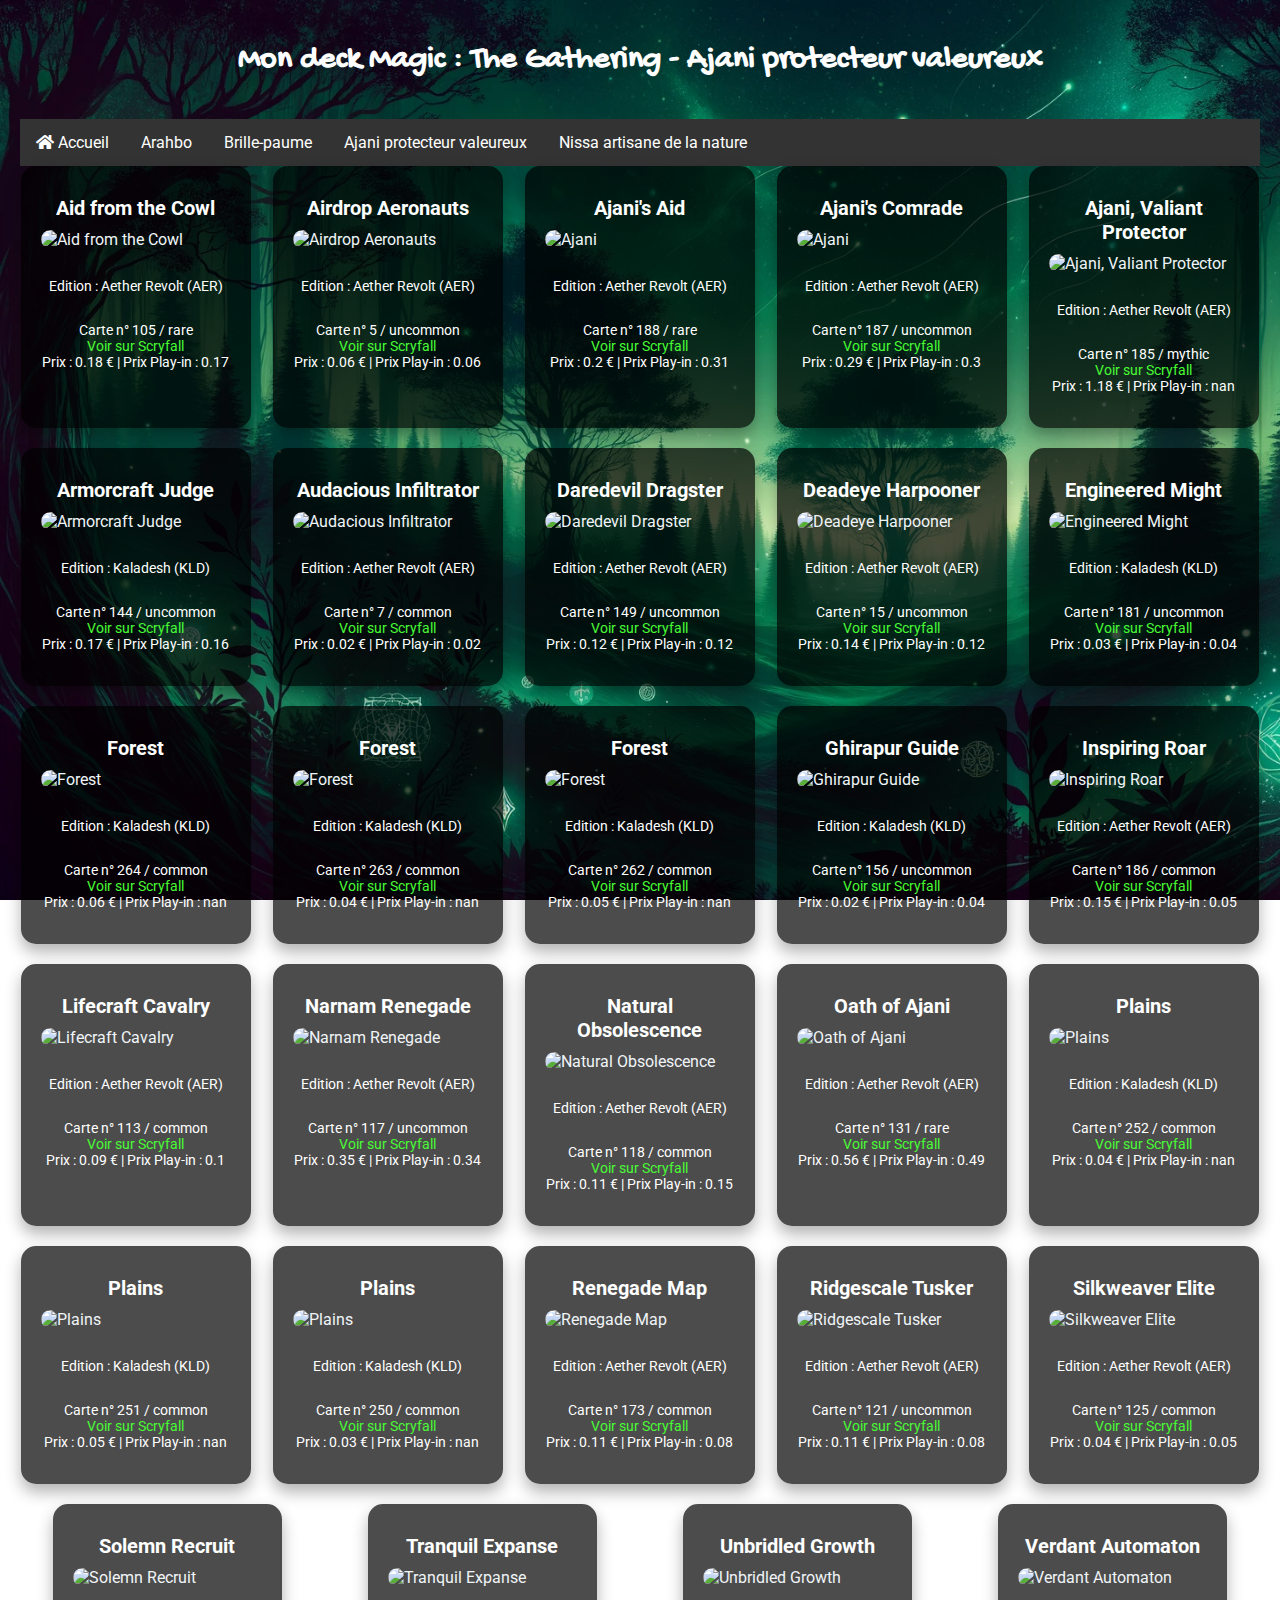
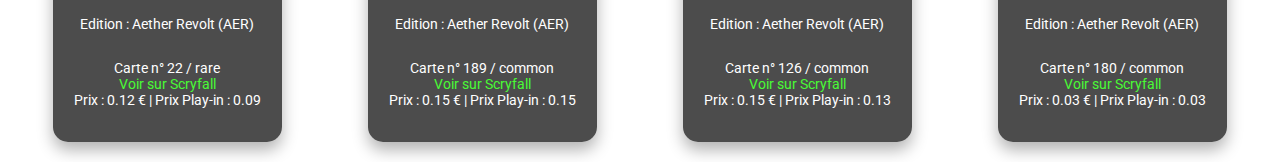
==== Ajani protecteur valeureux.html @ e101b005 "Add files via upload" ====
<!DOCTYPE html>
    <html lang="fr">
    <head>
        <meta charset="UTF-8">
        <title>Ajani protecteur valeureux - Collection Magic: The Gathering</title>
        <link href="https://fonts.googleapis.com/css2?family=Gochi+Hand&family=Roboto:wght@400;700&display=swap" rel="stylesheet">
        <link rel="stylesheet" href="style.css">
        <link rel="stylesheet" href="https://cdnjs.cloudflare.com/ajax/libs/font-awesome/5.15.1/css/all.min.css">
        <style>
            /* Votre CSS ici */
            #popup-img-container {
                display: none; /* Caché par défaut */
                position: fixed; /* Pour s'afficher par-dessus tout */
                top: 0;
                left: 0;
                width: 100%;
                height: 100%;
                background: rgba(0, 0, 0, 0.8); /* Fond sombre semi-transparent */
                z-index: 1000; /* S'assurer qu'il est au-dessus des autres éléments */
                justify-content: center;
                align-items: center;
            }
            #popup-img {
                max-width: 80%; /* Ajustez en fonction de la taille souhaitée */
                max-height: 80%;
            }
        </style>
        <script>
            function openPopup(src) {
                document.getElementById('popup-img').src = src;
                document.getElementById('popup-img-container').style.display = 'flex';
            }
            function closePopup() {
                document.getElementById('popup-img-container').style.display = 'none';
            }
        </script>
    </head>
    <body>
        <h1>Mon deck Magic : The Gathering - Ajani protecteur valeureux</h1>
        <nav><ul><li><a href="index.html"><i class="fas fa-home"></i> Accueil</a></li><li><a href="Arahbo.html">Arahbo</a></li><li><a href="Brille-Paume.html">Brille-paume</a></li><li><a href="Ajani protecteur valeureux.html">Ajani protecteur valeureux</a></li><li><a href="Nissa artisane de la nature.html">Nissa artisane de la nature</a></li></ul></nav>
        <div class="cards-container">
    
        <div class="card">
            <h2>Aid from the Cowl</h2>
            <img src='https://cards.scryfall.io/normal/front/3/2/327dbb25-833a-4293-b397-ebe7859227a5.jpg?1682209425' alt='Aid from the Cowl' onclick="openPopup('https://cards.scryfall.io/normal/front/3/2/327dbb25-833a-4293-b397-ebe7859227a5.jpg?1682209425')"/>
            <p>Edition : Aether Revolt (AER) <br>
            <p>Carte n° 105 / rare<br>
            <a href='https://scryfall.com/card/moc/290/aid-from-the-cowl?utm_source=api'>Voir sur Scryfall</a><br>
            Prix : 0.18 € | Prix Play-in : 0.17</p>
        </div>
        
        <div class="card">
            <h2>Airdrop Aeronauts</h2>
            <img src='https://cards.scryfall.io/normal/front/4/9/49827a57-cf10-4a44-a1fd-ac611da39dc9.jpg?1576381286' alt='Airdrop Aeronauts' onclick="openPopup('https://cards.scryfall.io/normal/front/4/9/49827a57-cf10-4a44-a1fd-ac611da39dc9.jpg?1576381286')"/>
            <p>Edition : Aether Revolt (AER) <br>
            <p>Carte n° 5 / uncommon<br>
            <a href='https://scryfall.com/card/aer/5/airdrop-aeronauts?utm_source=api'>Voir sur Scryfall</a><br>
            Prix : 0.06 € | Prix Play-in : 0.06</p>
        </div>
        
        <div class="card">
            <h2>Ajani's Aid</h2>
            <img src='https://cards.scryfall.io/normal/front/7/0/7026c374-0776-403b-86fd-5092677fd5c9.jpg?1562921390' alt='Ajani's Aid' onclick="openPopup('https://cards.scryfall.io/normal/front/7/0/7026c374-0776-403b-86fd-5092677fd5c9.jpg?1562921390')"/>
            <p>Edition : Aether Revolt (AER) <br>
            <p>Carte n° 188 / rare<br>
            <a href='https://scryfall.com/card/aer/188/ajanis-aid?utm_source=api'>Voir sur Scryfall</a><br>
            Prix : 0.2 € | Prix Play-in : 0.31</p>
        </div>
        
        <div class="card">
            <h2>Ajani's Comrade</h2>
            <img src='https://cards.scryfall.io/normal/front/5/b/5bebef1c-2f03-4e0a-b3ba-861546ebf8a6.jpg?1562916660' alt='Ajani's Comrade' onclick="openPopup('https://cards.scryfall.io/normal/front/5/b/5bebef1c-2f03-4e0a-b3ba-861546ebf8a6.jpg?1562916660')"/>
            <p>Edition : Aether Revolt (AER) <br>
            <p>Carte n° 187 / uncommon<br>
            <a href='https://scryfall.com/card/aer/187/ajanis-comrade?utm_source=api'>Voir sur Scryfall</a><br>
            Prix : 0.29 € | Prix Play-in : 0.3</p>
        </div>
        
        <div class="card">
            <h2>Ajani, Valiant Protector</h2>
            <img src='https://cards.scryfall.io/normal/front/7/9/791fdd9a-0ab6-4db9-84f9-859d2d862518.jpg?1562923558' alt='Ajani, Valiant Protector' onclick="openPopup('https://cards.scryfall.io/normal/front/7/9/791fdd9a-0ab6-4db9-84f9-859d2d862518.jpg?1562923558')"/>
            <p>Edition : Aether Revolt (AER) <br>
            <p>Carte n° 185 / mythic<br>
            <a href='https://scryfall.com/card/aer/185/ajani-valiant-protector?utm_source=api'>Voir sur Scryfall</a><br>
            Prix : 1.18 € | Prix Play-in : nan</p>
        </div>
        
        <div class="card">
            <h2>Armorcraft Judge</h2>
            <img src='https://cards.scryfall.io/normal/front/5/b/5b76074c-65ca-40e9-b125-4668d3431820.jpg?1689998353' alt='Armorcraft Judge' onclick="openPopup('https://cards.scryfall.io/normal/front/5/b/5b76074c-65ca-40e9-b125-4668d3431820.jpg?1689998353')"/>
            <p>Edition : Kaladesh (KLD) <br>
            <p>Carte n° 144 / uncommon<br>
            <a href='https://scryfall.com/card/cmm/273/armorcraft-judge?utm_source=api'>Voir sur Scryfall</a><br>
            Prix : 0.17 € | Prix Play-in : 0.16</p>
        </div>
        
        <div class="card">
            <h2>Audacious Infiltrator</h2>
            <img src='https://cards.scryfall.io/normal/front/3/6/36a348bb-cdc5-4e2a-933f-21f91faab891.jpg?1576381301' alt='Audacious Infiltrator' onclick="openPopup('https://cards.scryfall.io/normal/front/3/6/36a348bb-cdc5-4e2a-933f-21f91faab891.jpg?1576381301')"/>
            <p>Edition : Aether Revolt (AER) <br>
            <p>Carte n° 7 / common<br>
            <a href='https://scryfall.com/card/aer/7/audacious-infiltrator?utm_source=api'>Voir sur Scryfall</a><br>
            Prix : 0.02 € | Prix Play-in : 0.02</p>
        </div>
        
        <div class="card">
            <h2>Daredevil Dragster</h2>
            <img src='https://cards.scryfall.io/normal/front/1/9/19bbbc98-0806-4226-8fd1-16b812334cee.jpg?1576382238' alt='Daredevil Dragster' onclick="openPopup('https://cards.scryfall.io/normal/front/1/9/19bbbc98-0806-4226-8fd1-16b812334cee.jpg?1576382238')"/>
            <p>Edition : Aether Revolt (AER) <br>
            <p>Carte n° 149 / uncommon<br>
            <a href='https://scryfall.com/card/aer/149/daredevil-dragster?utm_source=api'>Voir sur Scryfall</a><br>
            Prix : 0.12 € | Prix Play-in : 0.12</p>
        </div>
        
        <div class="card">
            <h2>Deadeye Harpooner</h2>
            <img src='https://cards.scryfall.io/normal/front/a/0/a018decf-25e1-45fc-be7d-2523dcfb7a4c.jpg?1576381367' alt='Deadeye Harpooner' onclick="openPopup('https://cards.scryfall.io/normal/front/a/0/a018decf-25e1-45fc-be7d-2523dcfb7a4c.jpg?1576381367')"/>
            <p>Edition : Aether Revolt (AER) <br>
            <p>Carte n° 15 / uncommon<br>
            <a href='https://scryfall.com/card/aer/15/deadeye-harpooner?utm_source=api'>Voir sur Scryfall</a><br>
            Prix : 0.14 € | Prix Play-in : 0.12</p>
        </div>
        
        <div class="card">
            <h2>Engineered Might</h2>
            <img src='https://cards.scryfall.io/normal/front/6/7/675b5fc7-51b2-4425-b053-a5d19c1595e0.jpg?1576382826' alt='Engineered Might' onclick="openPopup('https://cards.scryfall.io/normal/front/6/7/675b5fc7-51b2-4425-b053-a5d19c1595e0.jpg?1576382826')"/>
            <p>Edition : Kaladesh (KLD) <br>
            <p>Carte n° 181 / uncommon<br>
            <a href='https://scryfall.com/card/kld/181/engineered-might?utm_source=api'>Voir sur Scryfall</a><br>
            Prix : 0.03 € | Prix Play-in : 0.04</p>
        </div>
        
        <div class="card">
            <h2>Forest</h2>
            <img src='https://cards.scryfall.io/normal/front/d/c/dc20a07e-5f92-49c2-9c97-d5eda536d3f6.jpg?1712356446' alt='Forest' onclick="openPopup('https://cards.scryfall.io/normal/front/d/c/dc20a07e-5f92-49c2-9c97-d5eda536d3f6.jpg?1712356446')"/>
            <p>Edition : Kaladesh (KLD) <br>
            <p>Carte n° 264 / common<br>
            <a href='https://scryfall.com/card/otj/285/forest?utm_source=api'>Voir sur Scryfall</a><br>
            Prix : 0.06 € | Prix Play-in : nan</p>
        </div>
        
        <div class="card">
            <h2>Forest</h2>
            <img src='https://cards.scryfall.io/normal/front/d/c/dc20a07e-5f92-49c2-9c97-d5eda536d3f6.jpg?1712356446' alt='Forest' onclick="openPopup('https://cards.scryfall.io/normal/front/d/c/dc20a07e-5f92-49c2-9c97-d5eda536d3f6.jpg?1712356446')"/>
            <p>Edition : Kaladesh (KLD) <br>
            <p>Carte n° 263 / common<br>
            <a href='https://scryfall.com/card/otj/285/forest?utm_source=api'>Voir sur Scryfall</a><br>
            Prix : 0.04 € | Prix Play-in : nan</p>
        </div>
        
        <div class="card">
            <h2>Forest</h2>
            <img src='https://cards.scryfall.io/normal/front/d/c/dc20a07e-5f92-49c2-9c97-d5eda536d3f6.jpg?1712356446' alt='Forest' onclick="openPopup('https://cards.scryfall.io/normal/front/d/c/dc20a07e-5f92-49c2-9c97-d5eda536d3f6.jpg?1712356446')"/>
            <p>Edition : Kaladesh (KLD) <br>
            <p>Carte n° 262 / common<br>
            <a href='https://scryfall.com/card/otj/285/forest?utm_source=api'>Voir sur Scryfall</a><br>
            Prix : 0.05 € | Prix Play-in : nan</p>
        </div>
        
        <div class="card">
            <h2>Ghirapur Guide</h2>
            <img src='https://cards.scryfall.io/normal/front/2/3/23680a1a-7c8d-4ea0-a62c-a302f07b6ed5.jpg?1601079617' alt='Ghirapur Guide' onclick="openPopup('https://cards.scryfall.io/normal/front/2/3/23680a1a-7c8d-4ea0-a62c-a302f07b6ed5.jpg?1601079617')"/>
            <p>Edition : Kaladesh (KLD) <br>
            <p>Carte n° 156 / uncommon<br>
            <a href='https://scryfall.com/card/jmp/400/ghirapur-guide?utm_source=api'>Voir sur Scryfall</a><br>
            Prix : 0.02 € | Prix Play-in : 0.04</p>
        </div>
        
        <div class="card">
            <h2>Inspiring Roar</h2>
            <img src='https://cards.scryfall.io/normal/front/1/2/1287d422-d6b0-43eb-8e89-3d6a0201100d.jpg?1608908793' alt='Inspiring Roar' onclick="openPopup('https://cards.scryfall.io/normal/front/1/2/1287d422-d6b0-43eb-8e89-3d6a0201100d.jpg?1608908793')"/>
            <p>Edition : Aether Revolt (AER) <br>
            <p>Carte n° 186 / common<br>
            <a href='https://scryfall.com/card/cmr/23/inspiring-roar?utm_source=api'>Voir sur Scryfall</a><br>
            Prix : 0.15 € | Prix Play-in : 0.05</p>
        </div>
        
        <div class="card">
            <h2>Lifecraft Cavalry</h2>
            <img src='https://cards.scryfall.io/normal/front/b/2/b2a92a03-4e1d-4b79-ad75-a29db2ea5495.jpg?1576382009' alt='Lifecraft Cavalry' onclick="openPopup('https://cards.scryfall.io/normal/front/b/2/b2a92a03-4e1d-4b79-ad75-a29db2ea5495.jpg?1576382009')"/>
            <p>Edition : Aether Revolt (AER) <br>
            <p>Carte n° 113 / common<br>
            <a href='https://scryfall.com/card/aer/113/lifecraft-cavalry?utm_source=api'>Voir sur Scryfall</a><br>
            Prix : 0.09 € | Prix Play-in : 0.1</p>
        </div>
        
        <div class="card">
            <h2>Narnam Renegade</h2>
            <img src='https://cards.scryfall.io/normal/front/0/4/041cc6b1-61c8-4c34-86fc-d647ce306f59.jpg?1576382037' alt='Narnam Renegade' onclick="openPopup('https://cards.scryfall.io/normal/front/0/4/041cc6b1-61c8-4c34-86fc-d647ce306f59.jpg?1576382037')"/>
            <p>Edition : Aether Revolt (AER) <br>
            <p>Carte n° 117 / uncommon<br>
            <a href='https://scryfall.com/card/aer/117/narnam-renegade?utm_source=api'>Voir sur Scryfall</a><br>
            Prix : 0.35 € | Prix Play-in : 0.34</p>
        </div>
        
        <div class="card">
            <h2>Natural Obsolescence</h2>
            <img src='https://cards.scryfall.io/normal/front/f/f/ff693e03-4cc6-4903-8fc4-388d23c2f92f.jpg?1576382042' alt='Natural Obsolescence' onclick="openPopup('https://cards.scryfall.io/normal/front/f/f/ff693e03-4cc6-4903-8fc4-388d23c2f92f.jpg?1576382042')"/>
            <p>Edition : Aether Revolt (AER) <br>
            <p>Carte n° 118 / common<br>
            <a href='https://scryfall.com/card/aer/118/natural-obsolescence?utm_source=api'>Voir sur Scryfall</a><br>
            Prix : 0.11 € | Prix Play-in : 0.15</p>
        </div>
        
        <div class="card">
            <h2>Oath of Ajani</h2>
            <img src='https://cards.scryfall.io/normal/front/9/6/968c7d5a-b037-4ff7-b6d2-df00adf5691b.jpg?1576382123' alt='Oath of Ajani' onclick="openPopup('https://cards.scryfall.io/normal/front/9/6/968c7d5a-b037-4ff7-b6d2-df00adf5691b.jpg?1576382123')"/>
            <p>Edition : Aether Revolt (AER) <br>
            <p>Carte n° 131 / rare<br>
            <a href='https://scryfall.com/card/aer/131/oath-of-ajani?utm_source=api'>Voir sur Scryfall</a><br>
            Prix : 0.56 € | Prix Play-in : 0.49</p>
        </div>
        
        <div class="card">
            <h2>Plains</h2>
            <img src='https://cards.scryfall.io/normal/front/6/f/6f501773-1b39-4a4c-9b45-a950385c9e82.jpg?1712356413' alt='Plains' onclick="openPopup('https://cards.scryfall.io/normal/front/6/f/6f501773-1b39-4a4c-9b45-a950385c9e82.jpg?1712356413')"/>
            <p>Edition : Kaladesh (KLD) <br>
            <p>Carte n° 252 / common<br>
            <a href='https://scryfall.com/card/otj/277/plains?utm_source=api'>Voir sur Scryfall</a><br>
            Prix : 0.04 € | Prix Play-in : nan</p>
        </div>
        
        <div class="card">
            <h2>Plains</h2>
            <img src='https://cards.scryfall.io/normal/front/6/f/6f501773-1b39-4a4c-9b45-a950385c9e82.jpg?1712356413' alt='Plains' onclick="openPopup('https://cards.scryfall.io/normal/front/6/f/6f501773-1b39-4a4c-9b45-a950385c9e82.jpg?1712356413')"/>
            <p>Edition : Kaladesh (KLD) <br>
            <p>Carte n° 251 / common<br>
            <a href='https://scryfall.com/card/otj/277/plains?utm_source=api'>Voir sur Scryfall</a><br>
            Prix : 0.05 € | Prix Play-in : nan</p>
        </div>
        
        <div class="card">
            <h2>Plains</h2>
            <img src='https://cards.scryfall.io/normal/front/6/f/6f501773-1b39-4a4c-9b45-a950385c9e82.jpg?1712356413' alt='Plains' onclick="openPopup('https://cards.scryfall.io/normal/front/6/f/6f501773-1b39-4a4c-9b45-a950385c9e82.jpg?1712356413')"/>
            <p>Edition : Kaladesh (KLD) <br>
            <p>Carte n° 250 / common<br>
            <a href='https://scryfall.com/card/otj/277/plains?utm_source=api'>Voir sur Scryfall</a><br>
            Prix : 0.03 € | Prix Play-in : nan</p>
        </div>
        
        <div class="card">
            <h2>Renegade Map</h2>
            <img src='https://cards.scryfall.io/normal/front/a/c/ac063445-d0e2-4015-96dc-97098433f30a.jpg?1576382404' alt='Renegade Map' onclick="openPopup('https://cards.scryfall.io/normal/front/a/c/ac063445-d0e2-4015-96dc-97098433f30a.jpg?1576382404')"/>
            <p>Edition : Aether Revolt (AER) <br>
            <p>Carte n° 173 / common<br>
            <a href='https://scryfall.com/card/aer/173/renegade-map?utm_source=api'>Voir sur Scryfall</a><br>
            Prix : 0.11 € | Prix Play-in : 0.08</p>
        </div>
        
        <div class="card">
            <h2>Ridgescale Tusker</h2>
            <img src='https://cards.scryfall.io/normal/front/8/4/84b689cc-35ef-4a23-bb1e-4d81b9fb8455.jpg?1579814138' alt='Ridgescale Tusker' onclick="openPopup('https://cards.scryfall.io/normal/front/8/4/84b689cc-35ef-4a23-bb1e-4d81b9fb8455.jpg?1579814138')"/>
            <p>Edition : Aether Revolt (AER) <br>
            <p>Carte n° 121 / uncommon<br>
            <a href='https://scryfall.com/card/aer/121/ridgescale-tusker?utm_source=api'>Voir sur Scryfall</a><br>
            Prix : 0.11 € | Prix Play-in : 0.08</p>
        </div>
        
        <div class="card">
            <h2>Silkweaver Elite</h2>
            <img src='https://cards.scryfall.io/normal/front/d/1/d10938c8-6fc4-495f-912a-1d3f12278f78.jpg?1576382088' alt='Silkweaver Elite' onclick="openPopup('https://cards.scryfall.io/normal/front/d/1/d10938c8-6fc4-495f-912a-1d3f12278f78.jpg?1576382088')"/>
            <p>Edition : Aether Revolt (AER) <br>
            <p>Carte n° 125 / common<br>
            <a href='https://scryfall.com/card/aer/125/silkweaver-elite?utm_source=api'>Voir sur Scryfall</a><br>
            Prix : 0.04 € | Prix Play-in : 0.05</p>
        </div>
        
        <div class="card">
            <h2>Solemn Recruit</h2>
            <img src='https://cards.scryfall.io/normal/front/4/b/4b93ee66-bc1d-42ad-8839-d77ab5992f14.jpg?1674141226' alt='Solemn Recruit' onclick="openPopup('https://cards.scryfall.io/normal/front/4/b/4b93ee66-bc1d-42ad-8839-d77ab5992f14.jpg?1674141226')"/>
            <p>Edition : Aether Revolt (AER) <br>
            <p>Carte n° 22 / rare<br>
            <a href='https://scryfall.com/card/clb/708/solemn-recruit?utm_source=api'>Voir sur Scryfall</a><br>
            Prix : 0.12 € | Prix Play-in : 0.09</p>
        </div>
        
        <div class="card">
            <h2>Tranquil Expanse</h2>
            <img src='https://cards.scryfall.io/normal/front/1/2/123cd67f-7226-4e69-8637-382380fb213e.jpg?1592711742' alt='Tranquil Expanse' onclick="openPopup('https://cards.scryfall.io/normal/front/1/2/123cd67f-7226-4e69-8637-382380fb213e.jpg?1592711742')"/>
            <p>Edition : Aether Revolt (AER) <br>
            <p>Carte n° 189 / common<br>
            <a href='https://scryfall.com/card/c18/289/tranquil-expanse?utm_source=api'>Voir sur Scryfall</a><br>
            Prix : 0.15 € | Prix Play-in : 0.15</p>
        </div>
        
        <div class="card">
            <h2>Unbridled Growth</h2>
            <img src='https://cards.scryfall.io/normal/front/3/9/393fc419-a6ce-447d-9994-744cf41f9a27.jpg?1576382093' alt='Unbridled Growth' onclick="openPopup('https://cards.scryfall.io/normal/front/3/9/393fc419-a6ce-447d-9994-744cf41f9a27.jpg?1576382093')"/>
            <p>Edition : Aether Revolt (AER) <br>
            <p>Carte n° 126 / common<br>
            <a href='https://scryfall.com/card/aer/126/unbridled-growth?utm_source=api'>Voir sur Scryfall</a><br>
            Prix : 0.15 € | Prix Play-in : 0.13</p>
        </div>
        
        <div class="card">
            <h2>Verdant Automaton</h2>
            <img src='https://cards.scryfall.io/normal/front/5/2/52c66c5a-0b1b-4936-9e07-2d169f16c1a6.jpg?1576382462' alt='Verdant Automaton' onclick="openPopup('https://cards.scryfall.io/normal/front/5/2/52c66c5a-0b1b-4936-9e07-2d169f16c1a6.jpg?1576382462')"/>
            <p>Edition : Aether Revolt (AER) <br>
            <p>Carte n° 180 / common<br>
            <a href='https://scryfall.com/card/aer/180/verdant-automaton?utm_source=api'>Voir sur Scryfall</a><br>
            Prix : 0.03 € | Prix Play-in : 0.03</p>
        </div>
        
    </div>
    <div id="popup-img-container" onclick="closePopup()">
        <img id="popup-img" src="" alt="Image agrandie" />
    </div>
</body>
</html>
---- style.css ----
body {
    background-image: url('afc4e1e2-6461-441a-b0dc-225058190e2e.webp'); /* URL de l'image de fond */
    background-size: cover;
    background-attachment: fixed;
    font-family: 'Roboto', sans-serif;
    color: #f0f4f8; /* Couleur de texte pour la lisibilité */
    margin: 0;
    padding: 20px;
}

h1 {
    font-family: 'Gochi Hand', cursive;
    color: #ffffff; /* Couleur blanche pour le titre */
    text-align: center;
    margin-bottom: 40px; /* Espacement sous le titre */
}

.cards-container {
    display: flex;
    flex-wrap: wrap;
    justify-content: space-around;
    margin: -10px;
}

.card {
    flex-basis: calc(100% / 6 - 20px); /* Ajuste la base pour 4 cartes avec un peu d'espace */
    margin: 10px;
    background-color: rgba(0, 0, 0, 0.7); /* Arrière-plan semi-transparent */
    border-radius: 15px;
    box-shadow: 0 8px 16px rgba(0, 0, 0, 0.3);
    overflow: hidden;
    display: flex;
    flex-direction: column;
    align-items: center;
    padding: 20px;
    transition: transform 0.2s;
}

.card:hover {
    transform: scale(1.05); /* Légère animation au survol */
}

.card img {
    width: 100%;
    border-radius: 10px;
    margin-bottom: 15px;
}

.card h2, .card p {
    color: #ffffff; /* Texte blanc pour la lisibilité */
    text-align: center;
}

.card h2 {
    font-size: 20px;
    margin: 10px 0;
}

.card p {
    font-size: 14px;
}

a {
    text-decoration: none;
    color: #49fb35; /* Couleur vive pour les liens */
}

a:hover {
    text-decoration: underline;
}

@media only screen and (max-width: 1200px) {
    .card {
        flex-basis: calc(50% - 40px); /* 2 cartes par ligne sur les écrans plus petits */
    }
}

/* Style de base pour la barre de navigation */
nav {
    background-color: #333; /* Couleur d'arrière-plan de la barre de navigation */
    overflow: hidden;
}

/* Style pour les éléments de liste dans la barre de navigation */
nav ul {
    list-style-type: none;
    margin: 0;
    padding: 0;
}

/* Style pour les liens dans la barre de navigation */
nav ul li {
    float: left;
}

nav ul li a {
    display: block;
    color: white; /* Couleur du texte des liens */
    text-align: center;
    padding: 14px 16px; /* Espacement autour du texte */
    text-decoration: none;
}

/* Changer la couleur des liens au survol */
nav ul li a:hover {
    background-color: #ddd;
    color: black; /* Couleur du texte des liens au survol */
}

/* Style pour l'icône de la maison (home) */
nav ul li a img {
    vertical-align: middle;
    margin-right: 8px;
}

/* Clear floats after the nav */
nav:after {
    content: "";
    display: table;
    clear: both;
}

/* Responsive navigation menu - stacking links under each other on smaller screens */
@media screen and (max-width: 600px) {
    nav ul li {
        float: none;
    }
}
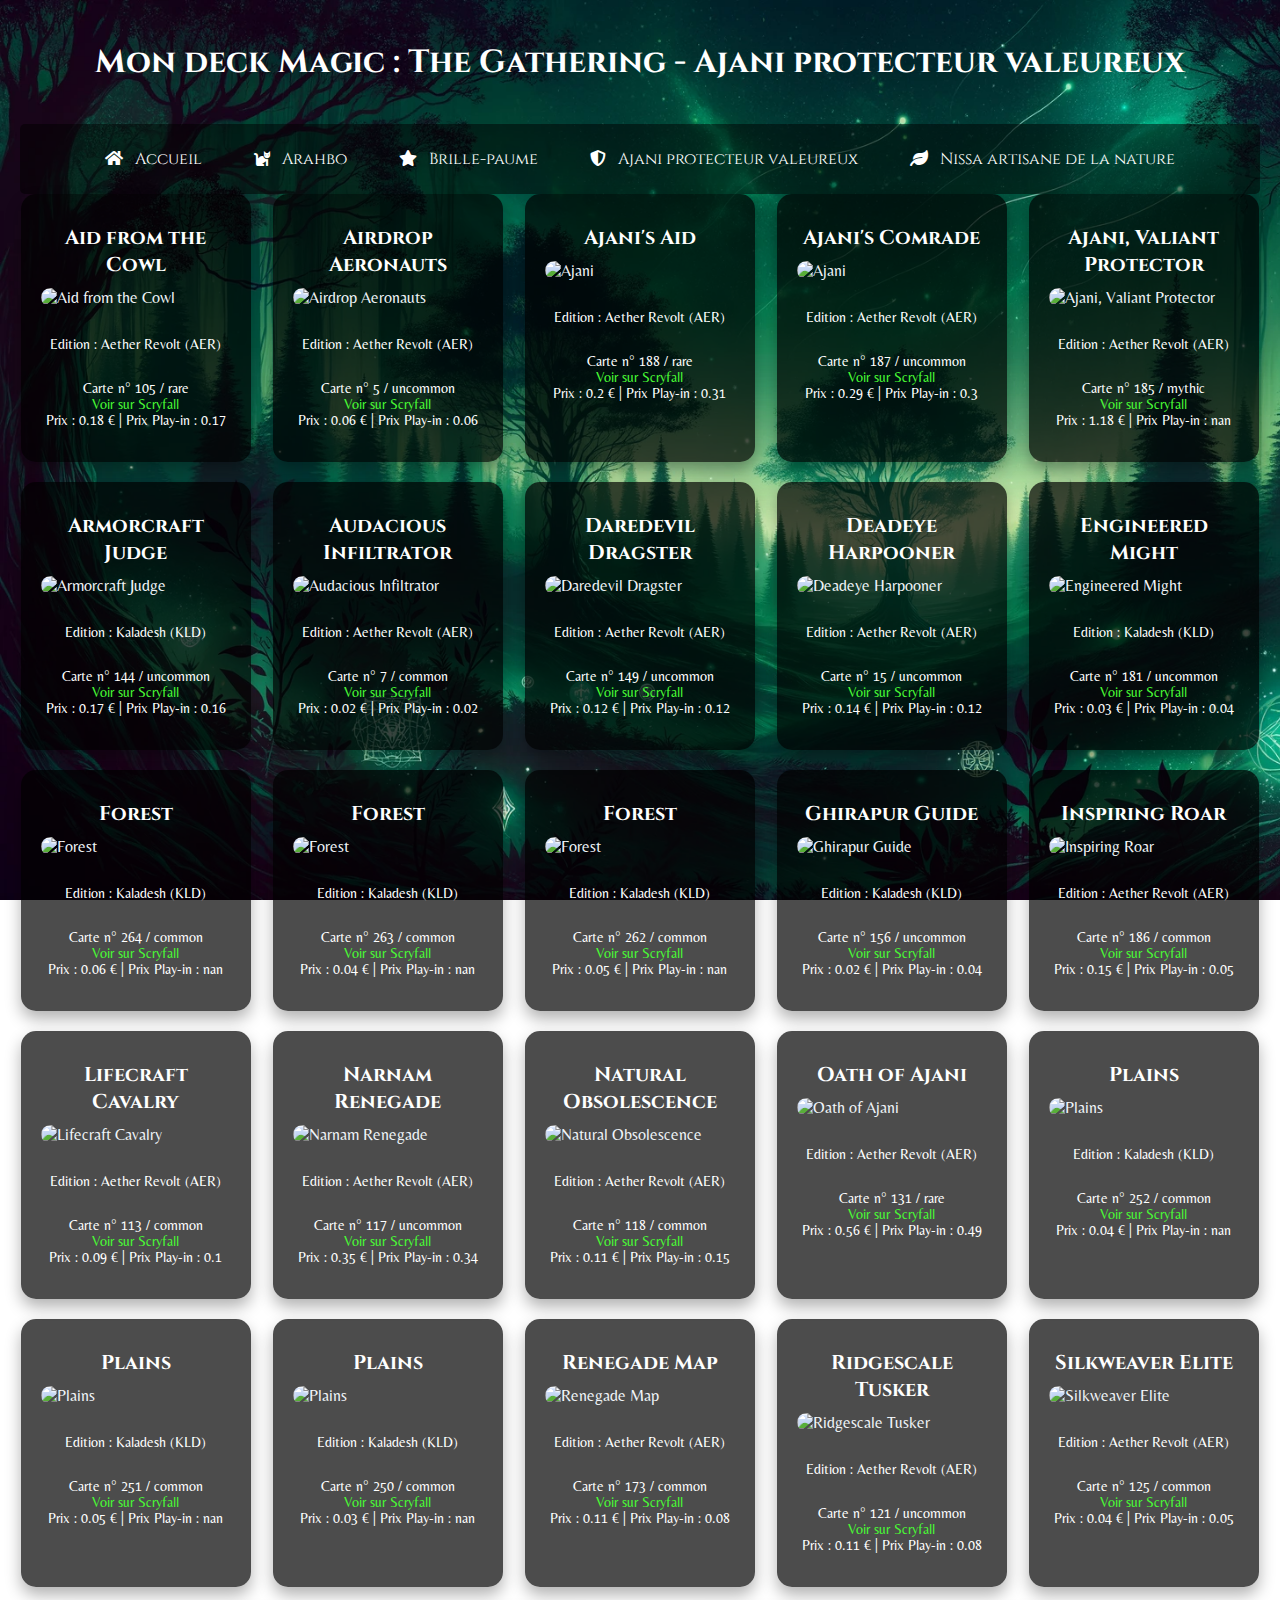
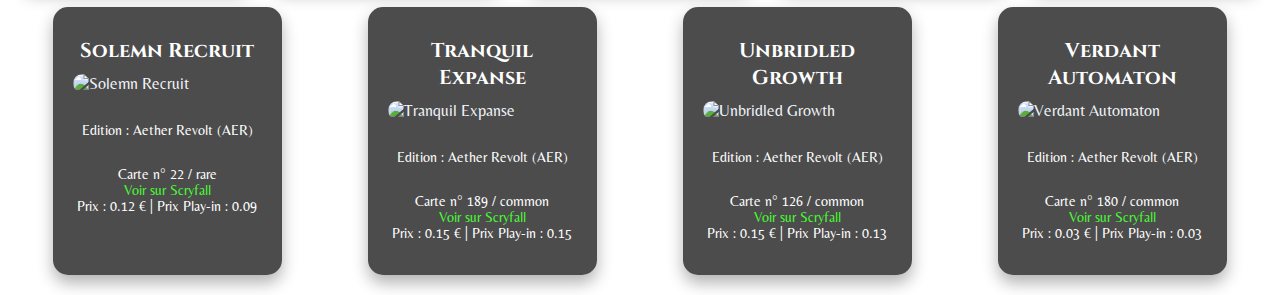
==== commit 4cf10bce: "UP design site font + menu" ====
--- a/Ajani protecteur valeureux.html
+++ b/Ajani protecteur valeureux.html
@@ -4,7 +4,7 @@
     <head>
         <meta charset="UTF-8">
         <title>Ajani protecteur valeureux - Collection Magic: The Gathering</title>
-        <link href="https://fonts.googleapis.com/css2?family=Gochi+Hand&family=Roboto:wght@400;700&display=swap" rel="stylesheet">
+        <link href="https://fonts.googleapis.com/css2?family=Belleza&family=Cinzel&family=MedievalSharp&display=swap" rel="stylesheet">
         <link rel="stylesheet" href="style.css">
         <link rel="stylesheet" href="https://cdnjs.cloudflare.com/ajax/libs/font-awesome/5.15.1/css/all.min.css">
         <style>
@@ -38,7 +38,15 @@
     </head>
     <body>
         <h1>Mon deck Magic : The Gathering - Ajani protecteur valeureux</h1>
-        <nav><ul><li><a href="index.html"><i class="fas fa-home"></i> Accueil</a></li><li><a href="Arahbo.html">Arahbo</a></li><li><a href="Brille-Paume.html">Brille-paume</a></li><li><a href="Ajani protecteur valeureux.html">Ajani protecteur valeureux</a></li><li><a href="Nissa artisane de la nature.html">Nissa artisane de la nature</a></li></ul></nav>
+        <nav><ul><li><a href="index.html"><i class="fas fa-home"></i> Accueil</a></li>
+        <li><a href="Arahbo.html"><i class="fas fa-cat"></i> Arahbo</a></li>
+        
+        <li><a href="Brille-Paume.html"><i class="fas fa-star"></i> Brille-paume</a></li>
+        
+        <li><a href="Ajani protecteur valeureux.html"><i class="fas fa-shield-alt"></i> Ajani protecteur valeureux</a></li>
+        
+        <li><a href="Nissa artisane de la nature.html"><i class="fas fa-leaf"></i> Nissa artisane de la nature</a></li>
+        </ul></nav>
         <div class="cards-container">
     
         <div class="card">
--- a/style.css
+++ b/style.css
@@ -2,14 +2,13 @@
     background-image: url('afc4e1e2-6461-441a-b0dc-225058190e2e.webp'); /* URL de l'image de fond */
     background-size: cover;
     background-attachment: fixed;
-    font-family: 'Roboto', sans-serif;
+    font-family: 'Belleza', sans-serif;
     color: #f0f4f8; /* Couleur de texte pour la lisibilité */
     margin: 0;
     padding: 20px;
 }
 
 h1 {
-    font-family: 'Gochi Hand', cursive;
     color: #ffffff; /* Couleur blanche pour le titre */
     text-align: center;
     margin-bottom: 40px; /* Espacement sous le titre */
@@ -126,3 +125,57 @@
         float: none;
     }
 }
+
+h1, h2, h3, .menu {
+    font-family: 'Cinzel', serif;
+}
+
+.body-text {
+    font-family: 'Belleza', sans-serif;
+}
+
+.card-name, .card-details {
+    font-family: 'MedievalSharp', cursive;
+}
+
+/* Menu Styling */
+nav {
+    background: rgba(0, 0, 0, 0.5); /* Fond semi-transparent */
+    padding: 10px;
+    border-radius: 5px;
+}
+
+nav ul {
+    list-style-type: none;
+    display: flex;
+    justify-content: center;
+    padding: 0;
+}
+
+nav ul li {
+    margin: 0 10px;
+}
+
+nav ul li a {
+    text-decoration: none;
+    color: #fff;
+    font-family: 'Cinzel', serif;
+    transition: color 0.3s ease;
+    /* vos styles existants */
+    border-radius: 10px; /* Ceci arrondira les coins. Ajustez la valeur selon vos besoins. */
+    transition: all 0.3s ease; /* Assure une transition douce pour le style de survol */
+}
+
+
+nav ul li a i {
+    margin-right: 8px;
+}
+
+
+nav ul li a:hover {
+    /* vos styles existants pour le survol */
+    background-color: rgba(255, 255, 255, 0.2); /* Ajoute un fond légèrement blanc pour le survol */
+    color: #f8c555; /* Or gold pour le survol */ /* Choisissez une couleur foncée pour plus de contraste */
+    border-radius: 10px; /* S'assurer que les bords arrondis restent cohérents */
+    padding: 14px 16px; /* Ajouter ou ajuster le padding si nécessaire pour l'effet de survol */
+}
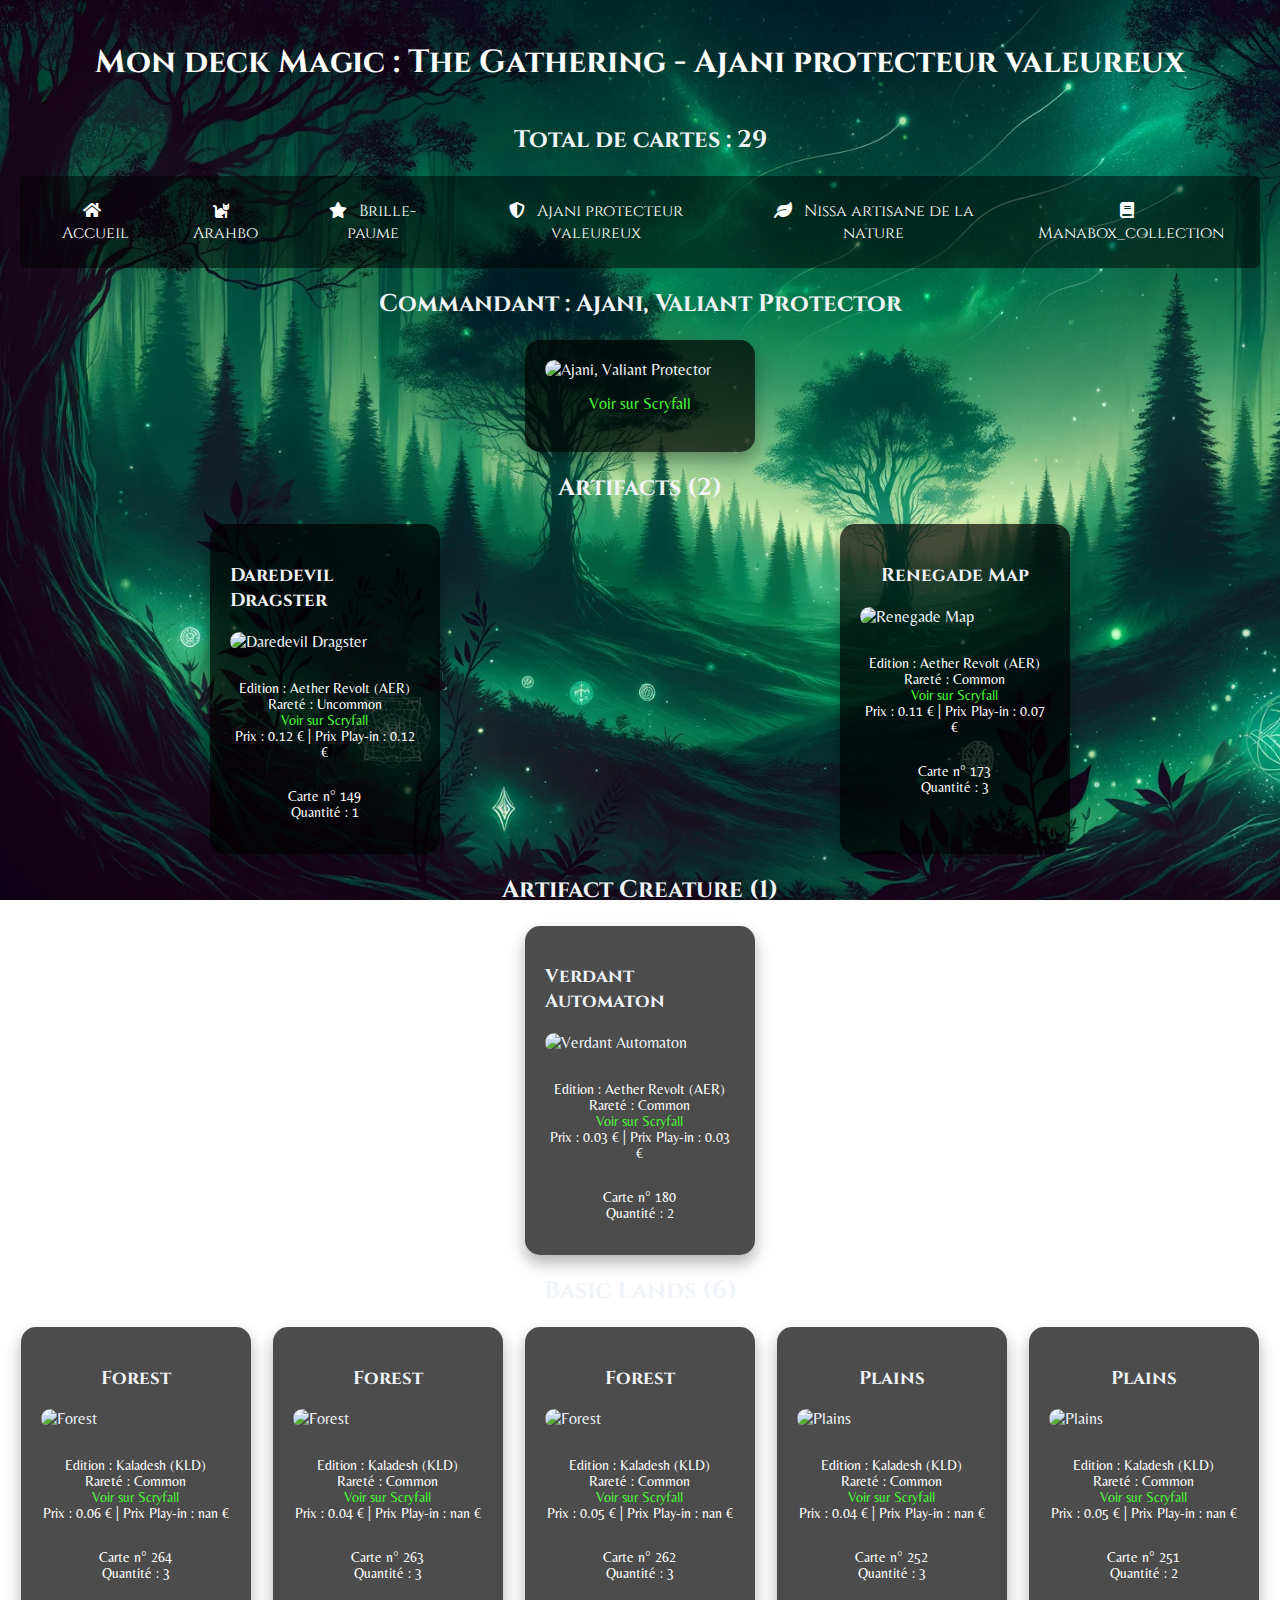
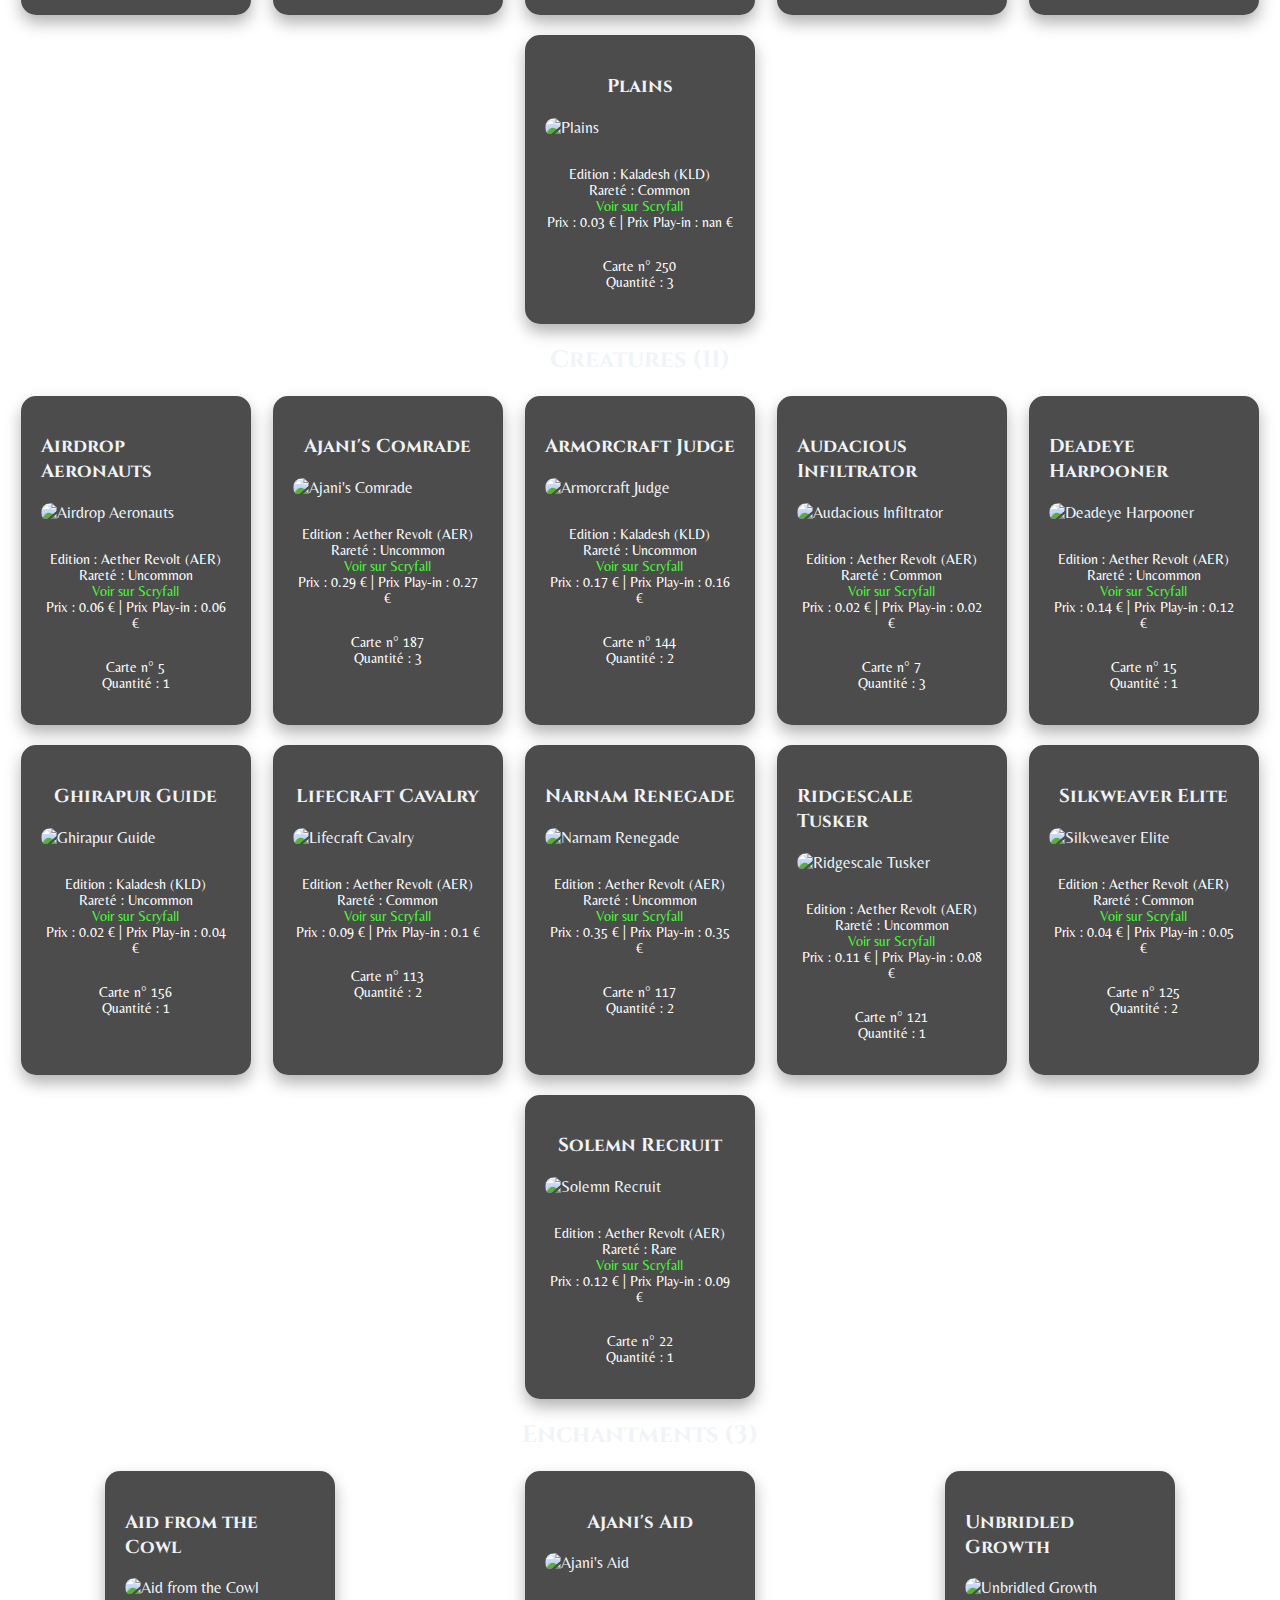
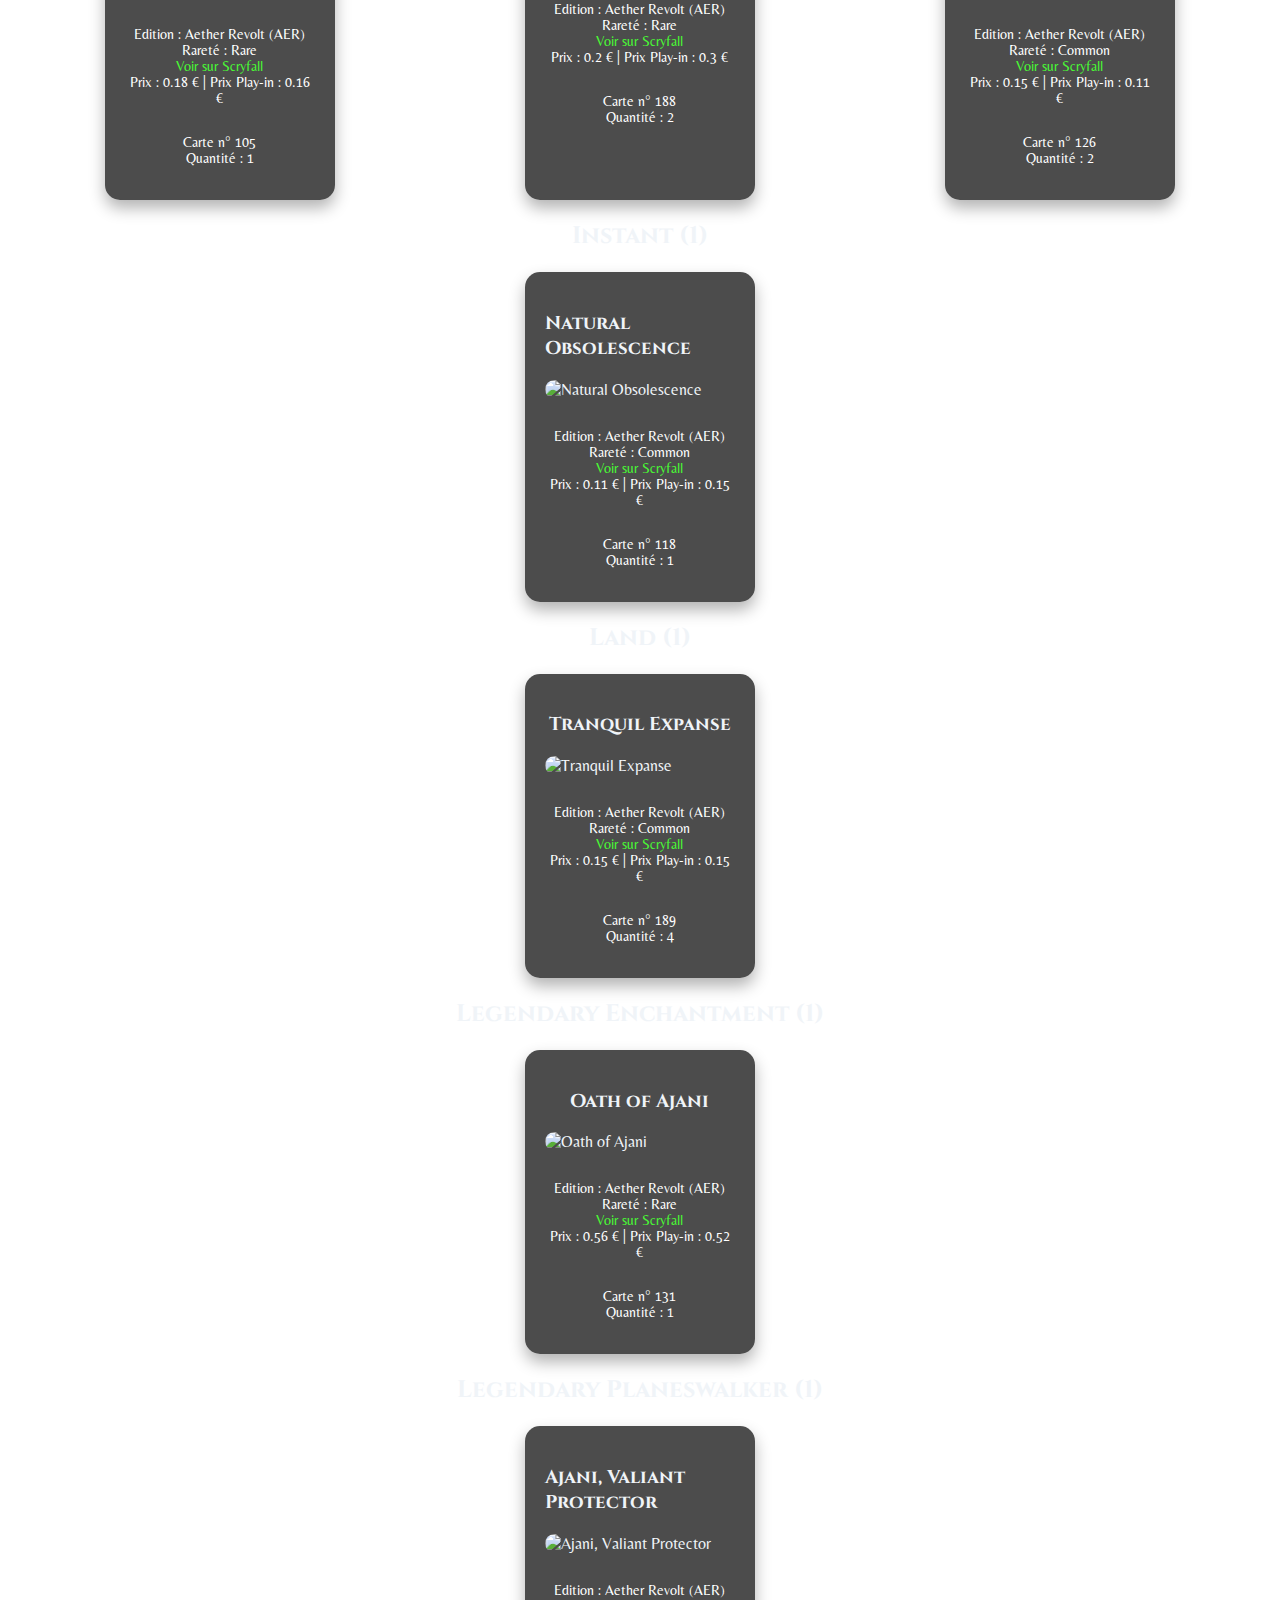
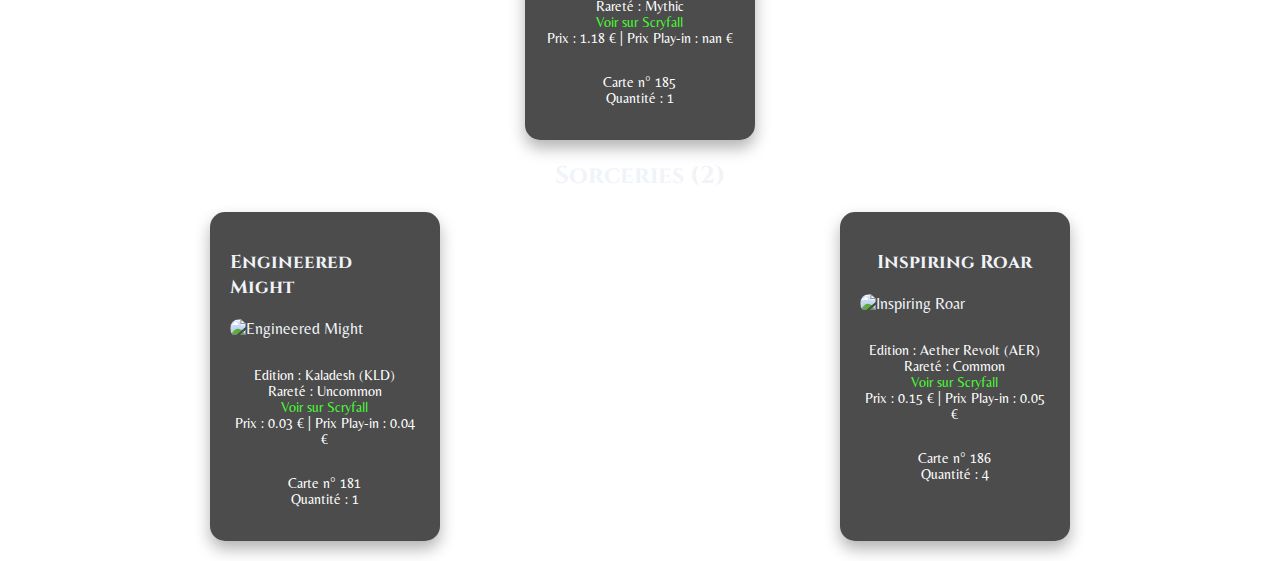
==== commit 662d80db: "UP - Cartes par type + bords noirs + onglet collection" ====
--- a/Ajani protecteur valeureux.html
+++ b/Ajani protecteur valeureux.html
@@ -8,7 +8,6 @@
         <link rel="stylesheet" href="style.css">
         <link rel="stylesheet" href="https://cdnjs.cloudflare.com/ajax/libs/font-awesome/5.15.1/css/all.min.css">
         <style>
-            /* Votre CSS ici */
             #popup-img-container {
                 display: none; /* Caché par défaut */
                 position: fixed; /* Pour s'afficher par-dessus tout */
@@ -37,283 +36,415 @@
         </script>
     </head>
     <body>
+    
         <h1>Mon deck Magic : The Gathering - Ajani protecteur valeureux</h1>
-        <nav><ul><li><a href="index.html"><i class="fas fa-home"></i> Accueil</a></li>
+        <center><h2>Total de cartes : 29</h2></center>
+        <nav><ul>
+            <li><a href="index.html"><i class="fas fa-home"></i> Accueil</a></li>
         <li><a href="Arahbo.html"><i class="fas fa-cat"></i> Arahbo</a></li>
-        
         <li><a href="Brille-Paume.html"><i class="fas fa-star"></i> Brille-paume</a></li>
-        
         <li><a href="Ajani protecteur valeureux.html"><i class="fas fa-shield-alt"></i> Ajani protecteur valeureux</a></li>
-        
         <li><a href="Nissa artisane de la nature.html"><i class="fas fa-leaf"></i> Nissa artisane de la nature</a></li>
+        <li><a href="ManaBox_Collection.html"><i class="fas fa-book"></i> Manabox_collection</a></li></ul></nav>
         </ul></nav>
-        <div class="cards-container">
+        <h2>Commandant : Ajani, Valiant Protector</h2>
+        <div class="cards-container">
+            <div class="card">
+                <img src="https://cards.scryfall.io/border_crop/front/7/9/791fdd9a-0ab6-4db9-84f9-859d2d862518.jpg?1562923558" alt="Ajani, Valiant Protector" onclick="openPopup('https://cards.scryfall.io/border_crop/front/7/9/791fdd9a-0ab6-4db9-84f9-859d2d862518.jpg?1562923558')"/>
+                <a href='https://scryfall.com/card/aer/185/ajani-valiant-protector?utm_source=api'>Voir sur Scryfall</a><br>
+            </div>
+        </div>
     
-        <div class="card">
-            <h2>Aid from the Cowl</h2>
-            <img src='https://cards.scryfall.io/normal/front/3/2/327dbb25-833a-4293-b397-ebe7859227a5.jpg?1682209425' alt='Aid from the Cowl' onclick="openPopup('https://cards.scryfall.io/normal/front/3/2/327dbb25-833a-4293-b397-ebe7859227a5.jpg?1682209425')"/>
-            <p>Edition : Aether Revolt (AER) <br>
-            <p>Carte n° 105 / rare<br>
-            <a href='https://scryfall.com/card/moc/290/aid-from-the-cowl?utm_source=api'>Voir sur Scryfall</a><br>
-            Prix : 0.18 € | Prix Play-in : 0.17</p>
-        </div>
-        
-        <div class="card">
-            <h2>Airdrop Aeronauts</h2>
-            <img src='https://cards.scryfall.io/normal/front/4/9/49827a57-cf10-4a44-a1fd-ac611da39dc9.jpg?1576381286' alt='Airdrop Aeronauts' onclick="openPopup('https://cards.scryfall.io/normal/front/4/9/49827a57-cf10-4a44-a1fd-ac611da39dc9.jpg?1576381286')"/>
-            <p>Edition : Aether Revolt (AER) <br>
-            <p>Carte n° 5 / uncommon<br>
-            <a href='https://scryfall.com/card/aer/5/airdrop-aeronauts?utm_source=api'>Voir sur Scryfall</a><br>
-            Prix : 0.06 € | Prix Play-in : 0.06</p>
-        </div>
-        
-        <div class="card">
-            <h2>Ajani's Aid</h2>
-            <img src='https://cards.scryfall.io/normal/front/7/0/7026c374-0776-403b-86fd-5092677fd5c9.jpg?1562921390' alt='Ajani's Aid' onclick="openPopup('https://cards.scryfall.io/normal/front/7/0/7026c374-0776-403b-86fd-5092677fd5c9.jpg?1562921390')"/>
-            <p>Edition : Aether Revolt (AER) <br>
-            <p>Carte n° 188 / rare<br>
-            <a href='https://scryfall.com/card/aer/188/ajanis-aid?utm_source=api'>Voir sur Scryfall</a><br>
-            Prix : 0.2 € | Prix Play-in : 0.31</p>
-        </div>
-        
-        <div class="card">
-            <h2>Ajani's Comrade</h2>
-            <img src='https://cards.scryfall.io/normal/front/5/b/5bebef1c-2f03-4e0a-b3ba-861546ebf8a6.jpg?1562916660' alt='Ajani's Comrade' onclick="openPopup('https://cards.scryfall.io/normal/front/5/b/5bebef1c-2f03-4e0a-b3ba-861546ebf8a6.jpg?1562916660')"/>
-            <p>Edition : Aether Revolt (AER) <br>
-            <p>Carte n° 187 / uncommon<br>
-            <a href='https://scryfall.com/card/aer/187/ajanis-comrade?utm_source=api'>Voir sur Scryfall</a><br>
-            Prix : 0.29 € | Prix Play-in : 0.3</p>
-        </div>
-        
-        <div class="card">
-            <h2>Ajani, Valiant Protector</h2>
-            <img src='https://cards.scryfall.io/normal/front/7/9/791fdd9a-0ab6-4db9-84f9-859d2d862518.jpg?1562923558' alt='Ajani, Valiant Protector' onclick="openPopup('https://cards.scryfall.io/normal/front/7/9/791fdd9a-0ab6-4db9-84f9-859d2d862518.jpg?1562923558')"/>
-            <p>Edition : Aether Revolt (AER) <br>
-            <p>Carte n° 185 / mythic<br>
-            <a href='https://scryfall.com/card/aer/185/ajani-valiant-protector?utm_source=api'>Voir sur Scryfall</a><br>
-            Prix : 1.18 € | Prix Play-in : nan</p>
-        </div>
-        
-        <div class="card">
-            <h2>Armorcraft Judge</h2>
-            <img src='https://cards.scryfall.io/normal/front/5/b/5b76074c-65ca-40e9-b125-4668d3431820.jpg?1689998353' alt='Armorcraft Judge' onclick="openPopup('https://cards.scryfall.io/normal/front/5/b/5b76074c-65ca-40e9-b125-4668d3431820.jpg?1689998353')"/>
-            <p>Edition : Kaladesh (KLD) <br>
-            <p>Carte n° 144 / uncommon<br>
-            <a href='https://scryfall.com/card/cmm/273/armorcraft-judge?utm_source=api'>Voir sur Scryfall</a><br>
-            Prix : 0.17 € | Prix Play-in : 0.16</p>
-        </div>
-        
-        <div class="card">
-            <h2>Audacious Infiltrator</h2>
-            <img src='https://cards.scryfall.io/normal/front/3/6/36a348bb-cdc5-4e2a-933f-21f91faab891.jpg?1576381301' alt='Audacious Infiltrator' onclick="openPopup('https://cards.scryfall.io/normal/front/3/6/36a348bb-cdc5-4e2a-933f-21f91faab891.jpg?1576381301')"/>
-            <p>Edition : Aether Revolt (AER) <br>
-            <p>Carte n° 7 / common<br>
-            <a href='https://scryfall.com/card/aer/7/audacious-infiltrator?utm_source=api'>Voir sur Scryfall</a><br>
-            Prix : 0.02 € | Prix Play-in : 0.02</p>
-        </div>
-        
-        <div class="card">
-            <h2>Daredevil Dragster</h2>
-            <img src='https://cards.scryfall.io/normal/front/1/9/19bbbc98-0806-4226-8fd1-16b812334cee.jpg?1576382238' alt='Daredevil Dragster' onclick="openPopup('https://cards.scryfall.io/normal/front/1/9/19bbbc98-0806-4226-8fd1-16b812334cee.jpg?1576382238')"/>
-            <p>Edition : Aether Revolt (AER) <br>
-            <p>Carte n° 149 / uncommon<br>
-            <a href='https://scryfall.com/card/aer/149/daredevil-dragster?utm_source=api'>Voir sur Scryfall</a><br>
-            Prix : 0.12 € | Prix Play-in : 0.12</p>
-        </div>
-        
-        <div class="card">
-            <h2>Deadeye Harpooner</h2>
-            <img src='https://cards.scryfall.io/normal/front/a/0/a018decf-25e1-45fc-be7d-2523dcfb7a4c.jpg?1576381367' alt='Deadeye Harpooner' onclick="openPopup('https://cards.scryfall.io/normal/front/a/0/a018decf-25e1-45fc-be7d-2523dcfb7a4c.jpg?1576381367')"/>
-            <p>Edition : Aether Revolt (AER) <br>
-            <p>Carte n° 15 / uncommon<br>
-            <a href='https://scryfall.com/card/aer/15/deadeye-harpooner?utm_source=api'>Voir sur Scryfall</a><br>
-            Prix : 0.14 € | Prix Play-in : 0.12</p>
-        </div>
-        
-        <div class="card">
-            <h2>Engineered Might</h2>
-            <img src='https://cards.scryfall.io/normal/front/6/7/675b5fc7-51b2-4425-b053-a5d19c1595e0.jpg?1576382826' alt='Engineered Might' onclick="openPopup('https://cards.scryfall.io/normal/front/6/7/675b5fc7-51b2-4425-b053-a5d19c1595e0.jpg?1576382826')"/>
-            <p>Edition : Kaladesh (KLD) <br>
-            <p>Carte n° 181 / uncommon<br>
-            <a href='https://scryfall.com/card/kld/181/engineered-might?utm_source=api'>Voir sur Scryfall</a><br>
-            Prix : 0.03 € | Prix Play-in : 0.04</p>
-        </div>
-        
-        <div class="card">
-            <h2>Forest</h2>
-            <img src='https://cards.scryfall.io/normal/front/d/c/dc20a07e-5f92-49c2-9c97-d5eda536d3f6.jpg?1712356446' alt='Forest' onclick="openPopup('https://cards.scryfall.io/normal/front/d/c/dc20a07e-5f92-49c2-9c97-d5eda536d3f6.jpg?1712356446')"/>
-            <p>Edition : Kaladesh (KLD) <br>
-            <p>Carte n° 264 / common<br>
-            <a href='https://scryfall.com/card/otj/285/forest?utm_source=api'>Voir sur Scryfall</a><br>
-            Prix : 0.06 € | Prix Play-in : nan</p>
-        </div>
-        
-        <div class="card">
-            <h2>Forest</h2>
-            <img src='https://cards.scryfall.io/normal/front/d/c/dc20a07e-5f92-49c2-9c97-d5eda536d3f6.jpg?1712356446' alt='Forest' onclick="openPopup('https://cards.scryfall.io/normal/front/d/c/dc20a07e-5f92-49c2-9c97-d5eda536d3f6.jpg?1712356446')"/>
-            <p>Edition : Kaladesh (KLD) <br>
-            <p>Carte n° 263 / common<br>
-            <a href='https://scryfall.com/card/otj/285/forest?utm_source=api'>Voir sur Scryfall</a><br>
-            Prix : 0.04 € | Prix Play-in : nan</p>
-        </div>
-        
-        <div class="card">
-            <h2>Forest</h2>
-            <img src='https://cards.scryfall.io/normal/front/d/c/dc20a07e-5f92-49c2-9c97-d5eda536d3f6.jpg?1712356446' alt='Forest' onclick="openPopup('https://cards.scryfall.io/normal/front/d/c/dc20a07e-5f92-49c2-9c97-d5eda536d3f6.jpg?1712356446')"/>
-            <p>Edition : Kaladesh (KLD) <br>
-            <p>Carte n° 262 / common<br>
-            <a href='https://scryfall.com/card/otj/285/forest?utm_source=api'>Voir sur Scryfall</a><br>
-            Prix : 0.05 € | Prix Play-in : nan</p>
-        </div>
-        
-        <div class="card">
-            <h2>Ghirapur Guide</h2>
-            <img src='https://cards.scryfall.io/normal/front/2/3/23680a1a-7c8d-4ea0-a62c-a302f07b6ed5.jpg?1601079617' alt='Ghirapur Guide' onclick="openPopup('https://cards.scryfall.io/normal/front/2/3/23680a1a-7c8d-4ea0-a62c-a302f07b6ed5.jpg?1601079617')"/>
-            <p>Edition : Kaladesh (KLD) <br>
-            <p>Carte n° 156 / uncommon<br>
-            <a href='https://scryfall.com/card/jmp/400/ghirapur-guide?utm_source=api'>Voir sur Scryfall</a><br>
-            Prix : 0.02 € | Prix Play-in : 0.04</p>
-        </div>
-        
-        <div class="card">
-            <h2>Inspiring Roar</h2>
-            <img src='https://cards.scryfall.io/normal/front/1/2/1287d422-d6b0-43eb-8e89-3d6a0201100d.jpg?1608908793' alt='Inspiring Roar' onclick="openPopup('https://cards.scryfall.io/normal/front/1/2/1287d422-d6b0-43eb-8e89-3d6a0201100d.jpg?1608908793')"/>
-            <p>Edition : Aether Revolt (AER) <br>
-            <p>Carte n° 186 / common<br>
-            <a href='https://scryfall.com/card/cmr/23/inspiring-roar?utm_source=api'>Voir sur Scryfall</a><br>
-            Prix : 0.15 € | Prix Play-in : 0.05</p>
-        </div>
-        
-        <div class="card">
-            <h2>Lifecraft Cavalry</h2>
-            <img src='https://cards.scryfall.io/normal/front/b/2/b2a92a03-4e1d-4b79-ad75-a29db2ea5495.jpg?1576382009' alt='Lifecraft Cavalry' onclick="openPopup('https://cards.scryfall.io/normal/front/b/2/b2a92a03-4e1d-4b79-ad75-a29db2ea5495.jpg?1576382009')"/>
-            <p>Edition : Aether Revolt (AER) <br>
-            <p>Carte n° 113 / common<br>
-            <a href='https://scryfall.com/card/aer/113/lifecraft-cavalry?utm_source=api'>Voir sur Scryfall</a><br>
-            Prix : 0.09 € | Prix Play-in : 0.1</p>
-        </div>
-        
-        <div class="card">
-            <h2>Narnam Renegade</h2>
-            <img src='https://cards.scryfall.io/normal/front/0/4/041cc6b1-61c8-4c34-86fc-d647ce306f59.jpg?1576382037' alt='Narnam Renegade' onclick="openPopup('https://cards.scryfall.io/normal/front/0/4/041cc6b1-61c8-4c34-86fc-d647ce306f59.jpg?1576382037')"/>
-            <p>Edition : Aether Revolt (AER) <br>
-            <p>Carte n° 117 / uncommon<br>
-            <a href='https://scryfall.com/card/aer/117/narnam-renegade?utm_source=api'>Voir sur Scryfall</a><br>
-            Prix : 0.35 € | Prix Play-in : 0.34</p>
-        </div>
-        
-        <div class="card">
-            <h2>Natural Obsolescence</h2>
-            <img src='https://cards.scryfall.io/normal/front/f/f/ff693e03-4cc6-4903-8fc4-388d23c2f92f.jpg?1576382042' alt='Natural Obsolescence' onclick="openPopup('https://cards.scryfall.io/normal/front/f/f/ff693e03-4cc6-4903-8fc4-388d23c2f92f.jpg?1576382042')"/>
-            <p>Edition : Aether Revolt (AER) <br>
-            <p>Carte n° 118 / common<br>
-            <a href='https://scryfall.com/card/aer/118/natural-obsolescence?utm_source=api'>Voir sur Scryfall</a><br>
-            Prix : 0.11 € | Prix Play-in : 0.15</p>
-        </div>
-        
-        <div class="card">
-            <h2>Oath of Ajani</h2>
-            <img src='https://cards.scryfall.io/normal/front/9/6/968c7d5a-b037-4ff7-b6d2-df00adf5691b.jpg?1576382123' alt='Oath of Ajani' onclick="openPopup('https://cards.scryfall.io/normal/front/9/6/968c7d5a-b037-4ff7-b6d2-df00adf5691b.jpg?1576382123')"/>
-            <p>Edition : Aether Revolt (AER) <br>
-            <p>Carte n° 131 / rare<br>
-            <a href='https://scryfall.com/card/aer/131/oath-of-ajani?utm_source=api'>Voir sur Scryfall</a><br>
-            Prix : 0.56 € | Prix Play-in : 0.49</p>
-        </div>
-        
-        <div class="card">
-            <h2>Plains</h2>
-            <img src='https://cards.scryfall.io/normal/front/6/f/6f501773-1b39-4a4c-9b45-a950385c9e82.jpg?1712356413' alt='Plains' onclick="openPopup('https://cards.scryfall.io/normal/front/6/f/6f501773-1b39-4a4c-9b45-a950385c9e82.jpg?1712356413')"/>
-            <p>Edition : Kaladesh (KLD) <br>
-            <p>Carte n° 252 / common<br>
-            <a href='https://scryfall.com/card/otj/277/plains?utm_source=api'>Voir sur Scryfall</a><br>
-            Prix : 0.04 € | Prix Play-in : nan</p>
-        </div>
-        
-        <div class="card">
-            <h2>Plains</h2>
-            <img src='https://cards.scryfall.io/normal/front/6/f/6f501773-1b39-4a4c-9b45-a950385c9e82.jpg?1712356413' alt='Plains' onclick="openPopup('https://cards.scryfall.io/normal/front/6/f/6f501773-1b39-4a4c-9b45-a950385c9e82.jpg?1712356413')"/>
-            <p>Edition : Kaladesh (KLD) <br>
-            <p>Carte n° 251 / common<br>
-            <a href='https://scryfall.com/card/otj/277/plains?utm_source=api'>Voir sur Scryfall</a><br>
-            Prix : 0.05 € | Prix Play-in : nan</p>
-        </div>
-        
-        <div class="card">
-            <h2>Plains</h2>
-            <img src='https://cards.scryfall.io/normal/front/6/f/6f501773-1b39-4a4c-9b45-a950385c9e82.jpg?1712356413' alt='Plains' onclick="openPopup('https://cards.scryfall.io/normal/front/6/f/6f501773-1b39-4a4c-9b45-a950385c9e82.jpg?1712356413')"/>
-            <p>Edition : Kaladesh (KLD) <br>
-            <p>Carte n° 250 / common<br>
-            <a href='https://scryfall.com/card/otj/277/plains?utm_source=api'>Voir sur Scryfall</a><br>
-            Prix : 0.03 € | Prix Play-in : nan</p>
-        </div>
-        
-        <div class="card">
-            <h2>Renegade Map</h2>
-            <img src='https://cards.scryfall.io/normal/front/a/c/ac063445-d0e2-4015-96dc-97098433f30a.jpg?1576382404' alt='Renegade Map' onclick="openPopup('https://cards.scryfall.io/normal/front/a/c/ac063445-d0e2-4015-96dc-97098433f30a.jpg?1576382404')"/>
-            <p>Edition : Aether Revolt (AER) <br>
-            <p>Carte n° 173 / common<br>
-            <a href='https://scryfall.com/card/aer/173/renegade-map?utm_source=api'>Voir sur Scryfall</a><br>
-            Prix : 0.11 € | Prix Play-in : 0.08</p>
-        </div>
-        
-        <div class="card">
-            <h2>Ridgescale Tusker</h2>
-            <img src='https://cards.scryfall.io/normal/front/8/4/84b689cc-35ef-4a23-bb1e-4d81b9fb8455.jpg?1579814138' alt='Ridgescale Tusker' onclick="openPopup('https://cards.scryfall.io/normal/front/8/4/84b689cc-35ef-4a23-bb1e-4d81b9fb8455.jpg?1579814138')"/>
-            <p>Edition : Aether Revolt (AER) <br>
-            <p>Carte n° 121 / uncommon<br>
-            <a href='https://scryfall.com/card/aer/121/ridgescale-tusker?utm_source=api'>Voir sur Scryfall</a><br>
-            Prix : 0.11 € | Prix Play-in : 0.08</p>
-        </div>
-        
-        <div class="card">
-            <h2>Silkweaver Elite</h2>
-            <img src='https://cards.scryfall.io/normal/front/d/1/d10938c8-6fc4-495f-912a-1d3f12278f78.jpg?1576382088' alt='Silkweaver Elite' onclick="openPopup('https://cards.scryfall.io/normal/front/d/1/d10938c8-6fc4-495f-912a-1d3f12278f78.jpg?1576382088')"/>
-            <p>Edition : Aether Revolt (AER) <br>
-            <p>Carte n° 125 / common<br>
-            <a href='https://scryfall.com/card/aer/125/silkweaver-elite?utm_source=api'>Voir sur Scryfall</a><br>
-            Prix : 0.04 € | Prix Play-in : 0.05</p>
-        </div>
-        
-        <div class="card">
-            <h2>Solemn Recruit</h2>
-            <img src='https://cards.scryfall.io/normal/front/4/b/4b93ee66-bc1d-42ad-8839-d77ab5992f14.jpg?1674141226' alt='Solemn Recruit' onclick="openPopup('https://cards.scryfall.io/normal/front/4/b/4b93ee66-bc1d-42ad-8839-d77ab5992f14.jpg?1674141226')"/>
-            <p>Edition : Aether Revolt (AER) <br>
-            <p>Carte n° 22 / rare<br>
-            <a href='https://scryfall.com/card/clb/708/solemn-recruit?utm_source=api'>Voir sur Scryfall</a><br>
-            Prix : 0.12 € | Prix Play-in : 0.09</p>
-        </div>
-        
-        <div class="card">
-            <h2>Tranquil Expanse</h2>
-            <img src='https://cards.scryfall.io/normal/front/1/2/123cd67f-7226-4e69-8637-382380fb213e.jpg?1592711742' alt='Tranquil Expanse' onclick="openPopup('https://cards.scryfall.io/normal/front/1/2/123cd67f-7226-4e69-8637-382380fb213e.jpg?1592711742')"/>
-            <p>Edition : Aether Revolt (AER) <br>
-            <p>Carte n° 189 / common<br>
-            <a href='https://scryfall.com/card/c18/289/tranquil-expanse?utm_source=api'>Voir sur Scryfall</a><br>
-            Prix : 0.15 € | Prix Play-in : 0.15</p>
-        </div>
-        
-        <div class="card">
-            <h2>Unbridled Growth</h2>
-            <img src='https://cards.scryfall.io/normal/front/3/9/393fc419-a6ce-447d-9994-744cf41f9a27.jpg?1576382093' alt='Unbridled Growth' onclick="openPopup('https://cards.scryfall.io/normal/front/3/9/393fc419-a6ce-447d-9994-744cf41f9a27.jpg?1576382093')"/>
-            <p>Edition : Aether Revolt (AER) <br>
-            <p>Carte n° 126 / common<br>
-            <a href='https://scryfall.com/card/aer/126/unbridled-growth?utm_source=api'>Voir sur Scryfall</a><br>
-            Prix : 0.15 € | Prix Play-in : 0.13</p>
-        </div>
-        
-        <div class="card">
-            <h2>Verdant Automaton</h2>
-            <img src='https://cards.scryfall.io/normal/front/5/2/52c66c5a-0b1b-4936-9e07-2d169f16c1a6.jpg?1576382462' alt='Verdant Automaton' onclick="openPopup('https://cards.scryfall.io/normal/front/5/2/52c66c5a-0b1b-4936-9e07-2d169f16c1a6.jpg?1576382462')"/>
-            <p>Edition : Aether Revolt (AER) <br>
-            <p>Carte n° 180 / common<br>
-            <a href='https://scryfall.com/card/aer/180/verdant-automaton?utm_source=api'>Voir sur Scryfall</a><br>
-            Prix : 0.03 € | Prix Play-in : 0.03</p>
+        <h2>Artifacts (2)</h2>
+        <div class="cards-container">
+            <div class="card">
+                <h3>Daredevil Dragster</h3>
+                <img src="https://cards.scryfall.io/border_crop/front/1/9/19bbbc98-0806-4226-8fd1-16b812334cee.jpg?1576382238" alt="Daredevil Dragster" onclick="openPopup('https://cards.scryfall.io/border_crop/front/1/9/19bbbc98-0806-4226-8fd1-16b812334cee.jpg?1576382238')"/>
+                <p>Edition : Aether Revolt (AER) <br>
+                Rareté : Uncommon<br>
+                <a href='https://scryfall.com/card/aer/149/daredevil-dragster?utm_source=api'>Voir sur Scryfall</a><br>
+                Prix : 0.12 € | Prix Play-in : 0.12 €</p>
+                <p>Carte n° 149<br>
+                Quantité : 1</p>
+            </div>
+            
+            <div class="card">
+                <h3>Renegade Map</h3>
+                <img src="https://cards.scryfall.io/border_crop/front/a/c/ac063445-d0e2-4015-96dc-97098433f30a.jpg?1576382404" alt="Renegade Map" onclick="openPopup('https://cards.scryfall.io/border_crop/front/a/c/ac063445-d0e2-4015-96dc-97098433f30a.jpg?1576382404')"/>
+                <p>Edition : Aether Revolt (AER) <br>
+                Rareté : Common<br>
+                <a href='https://scryfall.com/card/aer/173/renegade-map?utm_source=api'>Voir sur Scryfall</a><br>
+                Prix : 0.11 € | Prix Play-in : 0.07 €</p>
+                <p>Carte n° 173<br>
+                Quantité : 3</p>
+            </div>
+            
+        </div>
+        
+        <h2>Artifact Creature (1)</h2>
+        <div class="cards-container">
+            <div class="card">
+                <h3>Verdant Automaton</h3>
+                <img src="https://cards.scryfall.io/border_crop/front/5/2/52c66c5a-0b1b-4936-9e07-2d169f16c1a6.jpg?1576382462" alt="Verdant Automaton" onclick="openPopup('https://cards.scryfall.io/border_crop/front/5/2/52c66c5a-0b1b-4936-9e07-2d169f16c1a6.jpg?1576382462')"/>
+                <p>Edition : Aether Revolt (AER) <br>
+                Rareté : Common<br>
+                <a href='https://scryfall.com/card/aer/180/verdant-automaton?utm_source=api'>Voir sur Scryfall</a><br>
+                Prix : 0.03 € | Prix Play-in : 0.03 €</p>
+                <p>Carte n° 180<br>
+                Quantité : 2</p>
+            </div>
+            
+        </div>
+        
+        <h2>Basic Lands (6)</h2>
+        <div class="cards-container">
+            <div class="card">
+                <h3>Forest</h3>
+                <img src="https://cards.scryfall.io/border_crop/front/d/c/dc20a07e-5f92-49c2-9c97-d5eda536d3f6.jpg?1712356446" alt="Forest" onclick="openPopup('https://cards.scryfall.io/border_crop/front/d/c/dc20a07e-5f92-49c2-9c97-d5eda536d3f6.jpg?1712356446')"/>
+                <p>Edition : Kaladesh (KLD) <br>
+                Rareté : Common<br>
+                <a href='https://scryfall.com/card/otj/285/forest?utm_source=api'>Voir sur Scryfall</a><br>
+                Prix : 0.06 € | Prix Play-in : nan €</p>
+                <p>Carte n° 264<br>
+                Quantité : 3</p>
+            </div>
+            
+            <div class="card">
+                <h3>Forest</h3>
+                <img src="https://cards.scryfall.io/border_crop/front/d/c/dc20a07e-5f92-49c2-9c97-d5eda536d3f6.jpg?1712356446" alt="Forest" onclick="openPopup('https://cards.scryfall.io/border_crop/front/d/c/dc20a07e-5f92-49c2-9c97-d5eda536d3f6.jpg?1712356446')"/>
+                <p>Edition : Kaladesh (KLD) <br>
+                Rareté : Common<br>
+                <a href='https://scryfall.com/card/otj/285/forest?utm_source=api'>Voir sur Scryfall</a><br>
+                Prix : 0.04 € | Prix Play-in : nan €</p>
+                <p>Carte n° 263<br>
+                Quantité : 3</p>
+            </div>
+            
+            <div class="card">
+                <h3>Forest</h3>
+                <img src="https://cards.scryfall.io/border_crop/front/d/c/dc20a07e-5f92-49c2-9c97-d5eda536d3f6.jpg?1712356446" alt="Forest" onclick="openPopup('https://cards.scryfall.io/border_crop/front/d/c/dc20a07e-5f92-49c2-9c97-d5eda536d3f6.jpg?1712356446')"/>
+                <p>Edition : Kaladesh (KLD) <br>
+                Rareté : Common<br>
+                <a href='https://scryfall.com/card/otj/285/forest?utm_source=api'>Voir sur Scryfall</a><br>
+                Prix : 0.05 € | Prix Play-in : nan €</p>
+                <p>Carte n° 262<br>
+                Quantité : 3</p>
+            </div>
+            
+            <div class="card">
+                <h3>Plains</h3>
+                <img src="https://cards.scryfall.io/border_crop/front/6/f/6f501773-1b39-4a4c-9b45-a950385c9e82.jpg?1712356413" alt="Plains" onclick="openPopup('https://cards.scryfall.io/border_crop/front/6/f/6f501773-1b39-4a4c-9b45-a950385c9e82.jpg?1712356413')"/>
+                <p>Edition : Kaladesh (KLD) <br>
+                Rareté : Common<br>
+                <a href='https://scryfall.com/card/otj/277/plains?utm_source=api'>Voir sur Scryfall</a><br>
+                Prix : 0.04 € | Prix Play-in : nan €</p>
+                <p>Carte n° 252<br>
+                Quantité : 3</p>
+            </div>
+            
+            <div class="card">
+                <h3>Plains</h3>
+                <img src="https://cards.scryfall.io/border_crop/front/6/f/6f501773-1b39-4a4c-9b45-a950385c9e82.jpg?1712356413" alt="Plains" onclick="openPopup('https://cards.scryfall.io/border_crop/front/6/f/6f501773-1b39-4a4c-9b45-a950385c9e82.jpg?1712356413')"/>
+                <p>Edition : Kaladesh (KLD) <br>
+                Rareté : Common<br>
+                <a href='https://scryfall.com/card/otj/277/plains?utm_source=api'>Voir sur Scryfall</a><br>
+                Prix : 0.05 € | Prix Play-in : nan €</p>
+                <p>Carte n° 251<br>
+                Quantité : 2</p>
+            </div>
+            
+            <div class="card">
+                <h3>Plains</h3>
+                <img src="https://cards.scryfall.io/border_crop/front/6/f/6f501773-1b39-4a4c-9b45-a950385c9e82.jpg?1712356413" alt="Plains" onclick="openPopup('https://cards.scryfall.io/border_crop/front/6/f/6f501773-1b39-4a4c-9b45-a950385c9e82.jpg?1712356413')"/>
+                <p>Edition : Kaladesh (KLD) <br>
+                Rareté : Common<br>
+                <a href='https://scryfall.com/card/otj/277/plains?utm_source=api'>Voir sur Scryfall</a><br>
+                Prix : 0.03 € | Prix Play-in : nan €</p>
+                <p>Carte n° 250<br>
+                Quantité : 3</p>
+            </div>
+            
+        </div>
+        
+        <h2>Creatures (11)</h2>
+        <div class="cards-container">
+            <div class="card">
+                <h3>Airdrop Aeronauts</h3>
+                <img src="https://cards.scryfall.io/border_crop/front/4/9/49827a57-cf10-4a44-a1fd-ac611da39dc9.jpg?1576381286" alt="Airdrop Aeronauts" onclick="openPopup('https://cards.scryfall.io/border_crop/front/4/9/49827a57-cf10-4a44-a1fd-ac611da39dc9.jpg?1576381286')"/>
+                <p>Edition : Aether Revolt (AER) <br>
+                Rareté : Uncommon<br>
+                <a href='https://scryfall.com/card/aer/5/airdrop-aeronauts?utm_source=api'>Voir sur Scryfall</a><br>
+                Prix : 0.06 € | Prix Play-in : 0.06 €</p>
+                <p>Carte n° 5<br>
+                Quantité : 1</p>
+            </div>
+            
+            <div class="card">
+                <h3>Ajani's Comrade</h3>
+                <img src="https://cards.scryfall.io/border_crop/front/5/b/5bebef1c-2f03-4e0a-b3ba-861546ebf8a6.jpg?1562916660" alt="Ajani's Comrade" onclick="openPopup('https://cards.scryfall.io/border_crop/front/5/b/5bebef1c-2f03-4e0a-b3ba-861546ebf8a6.jpg?1562916660')"/>
+                <p>Edition : Aether Revolt (AER) <br>
+                Rareté : Uncommon<br>
+                <a href='https://scryfall.com/card/aer/187/ajanis-comrade?utm_source=api'>Voir sur Scryfall</a><br>
+                Prix : 0.29 € | Prix Play-in : 0.27 €</p>
+                <p>Carte n° 187<br>
+                Quantité : 3</p>
+            </div>
+            
+            <div class="card">
+                <h3>Armorcraft Judge</h3>
+                <img src="https://cards.scryfall.io/border_crop/front/5/b/5b76074c-65ca-40e9-b125-4668d3431820.jpg?1689998353" alt="Armorcraft Judge" onclick="openPopup('https://cards.scryfall.io/border_crop/front/5/b/5b76074c-65ca-40e9-b125-4668d3431820.jpg?1689998353')"/>
+                <p>Edition : Kaladesh (KLD) <br>
+                Rareté : Uncommon<br>
+                <a href='https://scryfall.com/card/cmm/273/armorcraft-judge?utm_source=api'>Voir sur Scryfall</a><br>
+                Prix : 0.17 € | Prix Play-in : 0.16 €</p>
+                <p>Carte n° 144<br>
+                Quantité : 2</p>
+            </div>
+            
+            <div class="card">
+                <h3>Audacious Infiltrator</h3>
+                <img src="https://cards.scryfall.io/border_crop/front/3/6/36a348bb-cdc5-4e2a-933f-21f91faab891.jpg?1576381301" alt="Audacious Infiltrator" onclick="openPopup('https://cards.scryfall.io/border_crop/front/3/6/36a348bb-cdc5-4e2a-933f-21f91faab891.jpg?1576381301')"/>
+                <p>Edition : Aether Revolt (AER) <br>
+                Rareté : Common<br>
+                <a href='https://scryfall.com/card/aer/7/audacious-infiltrator?utm_source=api'>Voir sur Scryfall</a><br>
+                Prix : 0.02 € | Prix Play-in : 0.02 €</p>
+                <p>Carte n° 7<br>
+                Quantité : 3</p>
+            </div>
+            
+            <div class="card">
+                <h3>Deadeye Harpooner</h3>
+                <img src="https://cards.scryfall.io/border_crop/front/a/0/a018decf-25e1-45fc-be7d-2523dcfb7a4c.jpg?1576381367" alt="Deadeye Harpooner" onclick="openPopup('https://cards.scryfall.io/border_crop/front/a/0/a018decf-25e1-45fc-be7d-2523dcfb7a4c.jpg?1576381367')"/>
+                <p>Edition : Aether Revolt (AER) <br>
+                Rareté : Uncommon<br>
+                <a href='https://scryfall.com/card/aer/15/deadeye-harpooner?utm_source=api'>Voir sur Scryfall</a><br>
+                Prix : 0.14 € | Prix Play-in : 0.12 €</p>
+                <p>Carte n° 15<br>
+                Quantité : 1</p>
+            </div>
+            
+            <div class="card">
+                <h3>Ghirapur Guide</h3>
+                <img src="https://cards.scryfall.io/border_crop/front/2/3/23680a1a-7c8d-4ea0-a62c-a302f07b6ed5.jpg?1601079617" alt="Ghirapur Guide" onclick="openPopup('https://cards.scryfall.io/border_crop/front/2/3/23680a1a-7c8d-4ea0-a62c-a302f07b6ed5.jpg?1601079617')"/>
+                <p>Edition : Kaladesh (KLD) <br>
+                Rareté : Uncommon<br>
+                <a href='https://scryfall.com/card/jmp/400/ghirapur-guide?utm_source=api'>Voir sur Scryfall</a><br>
+                Prix : 0.02 € | Prix Play-in : 0.04 €</p>
+                <p>Carte n° 156<br>
+                Quantité : 1</p>
+            </div>
+            
+            <div class="card">
+                <h3>Lifecraft Cavalry</h3>
+                <img src="https://cards.scryfall.io/border_crop/front/b/2/b2a92a03-4e1d-4b79-ad75-a29db2ea5495.jpg?1576382009" alt="Lifecraft Cavalry" onclick="openPopup('https://cards.scryfall.io/border_crop/front/b/2/b2a92a03-4e1d-4b79-ad75-a29db2ea5495.jpg?1576382009')"/>
+                <p>Edition : Aether Revolt (AER) <br>
+                Rareté : Common<br>
+                <a href='https://scryfall.com/card/aer/113/lifecraft-cavalry?utm_source=api'>Voir sur Scryfall</a><br>
+                Prix : 0.09 € | Prix Play-in : 0.1 €</p>
+                <p>Carte n° 113<br>
+                Quantité : 2</p>
+            </div>
+            
+            <div class="card">
+                <h3>Narnam Renegade</h3>
+                <img src="https://cards.scryfall.io/border_crop/front/0/4/041cc6b1-61c8-4c34-86fc-d647ce306f59.jpg?1576382037" alt="Narnam Renegade" onclick="openPopup('https://cards.scryfall.io/border_crop/front/0/4/041cc6b1-61c8-4c34-86fc-d647ce306f59.jpg?1576382037')"/>
+                <p>Edition : Aether Revolt (AER) <br>
+                Rareté : Uncommon<br>
+                <a href='https://scryfall.com/card/aer/117/narnam-renegade?utm_source=api'>Voir sur Scryfall</a><br>
+                Prix : 0.35 € | Prix Play-in : 0.35 €</p>
+                <p>Carte n° 117<br>
+                Quantité : 2</p>
+            </div>
+            
+            <div class="card">
+                <h3>Ridgescale Tusker</h3>
+                <img src="https://cards.scryfall.io/border_crop/front/8/4/84b689cc-35ef-4a23-bb1e-4d81b9fb8455.jpg?1579814138" alt="Ridgescale Tusker" onclick="openPopup('https://cards.scryfall.io/border_crop/front/8/4/84b689cc-35ef-4a23-bb1e-4d81b9fb8455.jpg?1579814138')"/>
+                <p>Edition : Aether Revolt (AER) <br>
+                Rareté : Uncommon<br>
+                <a href='https://scryfall.com/card/aer/121/ridgescale-tusker?utm_source=api'>Voir sur Scryfall</a><br>
+                Prix : 0.11 € | Prix Play-in : 0.08 €</p>
+                <p>Carte n° 121<br>
+                Quantité : 1</p>
+            </div>
+            
+            <div class="card">
+                <h3>Silkweaver Elite</h3>
+                <img src="https://cards.scryfall.io/border_crop/front/d/1/d10938c8-6fc4-495f-912a-1d3f12278f78.jpg?1576382088" alt="Silkweaver Elite" onclick="openPopup('https://cards.scryfall.io/border_crop/front/d/1/d10938c8-6fc4-495f-912a-1d3f12278f78.jpg?1576382088')"/>
+                <p>Edition : Aether Revolt (AER) <br>
+                Rareté : Common<br>
+                <a href='https://scryfall.com/card/aer/125/silkweaver-elite?utm_source=api'>Voir sur Scryfall</a><br>
+                Prix : 0.04 € | Prix Play-in : 0.05 €</p>
+                <p>Carte n° 125<br>
+                Quantité : 2</p>
+            </div>
+            
+            <div class="card">
+                <h3>Solemn Recruit</h3>
+                <img src="https://cards.scryfall.io/border_crop/front/4/b/4b93ee66-bc1d-42ad-8839-d77ab5992f14.jpg?1674141226" alt="Solemn Recruit" onclick="openPopup('https://cards.scryfall.io/border_crop/front/4/b/4b93ee66-bc1d-42ad-8839-d77ab5992f14.jpg?1674141226')"/>
+                <p>Edition : Aether Revolt (AER) <br>
+                Rareté : Rare<br>
+                <a href='https://scryfall.com/card/clb/708/solemn-recruit?utm_source=api'>Voir sur Scryfall</a><br>
+                Prix : 0.12 € | Prix Play-in : 0.09 €</p>
+                <p>Carte n° 22<br>
+                Quantité : 1</p>
+            </div>
+            
+        </div>
+        
+        <h2>Enchantments (3)</h2>
+        <div class="cards-container">
+            <div class="card">
+                <h3>Aid from the Cowl</h3>
+                <img src="https://cards.scryfall.io/border_crop/front/3/2/327dbb25-833a-4293-b397-ebe7859227a5.jpg?1682209425" alt="Aid from the Cowl" onclick="openPopup('https://cards.scryfall.io/border_crop/front/3/2/327dbb25-833a-4293-b397-ebe7859227a5.jpg?1682209425')"/>
+                <p>Edition : Aether Revolt (AER) <br>
+                Rareté : Rare<br>
+                <a href='https://scryfall.com/card/moc/290/aid-from-the-cowl?utm_source=api'>Voir sur Scryfall</a><br>
+                Prix : 0.18 € | Prix Play-in : 0.16 €</p>
+                <p>Carte n° 105<br>
+                Quantité : 1</p>
+            </div>
+            
+            <div class="card">
+                <h3>Ajani's Aid</h3>
+                <img src="https://cards.scryfall.io/border_crop/front/7/0/7026c374-0776-403b-86fd-5092677fd5c9.jpg?1562921390" alt="Ajani's Aid" onclick="openPopup('https://cards.scryfall.io/border_crop/front/7/0/7026c374-0776-403b-86fd-5092677fd5c9.jpg?1562921390')"/>
+                <p>Edition : Aether Revolt (AER) <br>
+                Rareté : Rare<br>
+                <a href='https://scryfall.com/card/aer/188/ajanis-aid?utm_source=api'>Voir sur Scryfall</a><br>
+                Prix : 0.2 € | Prix Play-in : 0.3 €</p>
+                <p>Carte n° 188<br>
+                Quantité : 2</p>
+            </div>
+            
+            <div class="card">
+                <h3>Unbridled Growth</h3>
+                <img src="https://cards.scryfall.io/border_crop/front/3/9/393fc419-a6ce-447d-9994-744cf41f9a27.jpg?1576382093" alt="Unbridled Growth" onclick="openPopup('https://cards.scryfall.io/border_crop/front/3/9/393fc419-a6ce-447d-9994-744cf41f9a27.jpg?1576382093')"/>
+                <p>Edition : Aether Revolt (AER) <br>
+                Rareté : Common<br>
+                <a href='https://scryfall.com/card/aer/126/unbridled-growth?utm_source=api'>Voir sur Scryfall</a><br>
+                Prix : 0.15 € | Prix Play-in : 0.11 €</p>
+                <p>Carte n° 126<br>
+                Quantité : 2</p>
+            </div>
+            
+        </div>
+        
+        <h2>Instant (1)</h2>
+        <div class="cards-container">
+            <div class="card">
+                <h3>Natural Obsolescence</h3>
+                <img src="https://cards.scryfall.io/border_crop/front/f/f/ff693e03-4cc6-4903-8fc4-388d23c2f92f.jpg?1576382042" alt="Natural Obsolescence" onclick="openPopup('https://cards.scryfall.io/border_crop/front/f/f/ff693e03-4cc6-4903-8fc4-388d23c2f92f.jpg?1576382042')"/>
+                <p>Edition : Aether Revolt (AER) <br>
+                Rareté : Common<br>
+                <a href='https://scryfall.com/card/aer/118/natural-obsolescence?utm_source=api'>Voir sur Scryfall</a><br>
+                Prix : 0.11 € | Prix Play-in : 0.15 €</p>
+                <p>Carte n° 118<br>
+                Quantité : 1</p>
+            </div>
+            
+        </div>
+        
+        <h2>Land (1)</h2>
+        <div class="cards-container">
+            <div class="card">
+                <h3>Tranquil Expanse</h3>
+                <img src="https://cards.scryfall.io/border_crop/front/1/2/123cd67f-7226-4e69-8637-382380fb213e.jpg?1592711742" alt="Tranquil Expanse" onclick="openPopup('https://cards.scryfall.io/border_crop/front/1/2/123cd67f-7226-4e69-8637-382380fb213e.jpg?1592711742')"/>
+                <p>Edition : Aether Revolt (AER) <br>
+                Rareté : Common<br>
+                <a href='https://scryfall.com/card/c18/289/tranquil-expanse?utm_source=api'>Voir sur Scryfall</a><br>
+                Prix : 0.15 € | Prix Play-in : 0.15 €</p>
+                <p>Carte n° 189<br>
+                Quantité : 4</p>
+            </div>
+            
+        </div>
+        
+        <h2>Legendary Enchantment (1)</h2>
+        <div class="cards-container">
+            <div class="card">
+                <h3>Oath of Ajani</h3>
+                <img src="https://cards.scryfall.io/border_crop/front/9/6/968c7d5a-b037-4ff7-b6d2-df00adf5691b.jpg?1576382123" alt="Oath of Ajani" onclick="openPopup('https://cards.scryfall.io/border_crop/front/9/6/968c7d5a-b037-4ff7-b6d2-df00adf5691b.jpg?1576382123')"/>
+                <p>Edition : Aether Revolt (AER) <br>
+                Rareté : Rare<br>
+                <a href='https://scryfall.com/card/aer/131/oath-of-ajani?utm_source=api'>Voir sur Scryfall</a><br>
+                Prix : 0.56 € | Prix Play-in : 0.52 €</p>
+                <p>Carte n° 131<br>
+                Quantité : 1</p>
+            </div>
+            
+        </div>
+        
+        <h2>Legendary Planeswalker (1)</h2>
+        <div class="cards-container">
+            <div class="card">
+                <h3>Ajani, Valiant Protector</h3>
+                <img src="https://cards.scryfall.io/border_crop/front/7/9/791fdd9a-0ab6-4db9-84f9-859d2d862518.jpg?1562923558" alt="Ajani, Valiant Protector" onclick="openPopup('https://cards.scryfall.io/border_crop/front/7/9/791fdd9a-0ab6-4db9-84f9-859d2d862518.jpg?1562923558')"/>
+                <p>Edition : Aether Revolt (AER) <br>
+                Rareté : Mythic<br>
+                <a href='https://scryfall.com/card/aer/185/ajani-valiant-protector?utm_source=api'>Voir sur Scryfall</a><br>
+                Prix : 1.18 € | Prix Play-in : nan €</p>
+                <p>Carte n° 185<br>
+                Quantité : 1</p>
+            </div>
+            
+        </div>
+        
+        <h2>Sorceries (2)</h2>
+        <div class="cards-container">
+            <div class="card">
+                <h3>Engineered Might</h3>
+                <img src="https://cards.scryfall.io/border_crop/front/6/7/675b5fc7-51b2-4425-b053-a5d19c1595e0.jpg?1576382826" alt="Engineered Might" onclick="openPopup('https://cards.scryfall.io/border_crop/front/6/7/675b5fc7-51b2-4425-b053-a5d19c1595e0.jpg?1576382826')"/>
+                <p>Edition : Kaladesh (KLD) <br>
+                Rareté : Uncommon<br>
+                <a href='https://scryfall.com/card/kld/181/engineered-might?utm_source=api'>Voir sur Scryfall</a><br>
+                Prix : 0.03 € | Prix Play-in : 0.04 €</p>
+                <p>Carte n° 181<br>
+                Quantité : 1</p>
+            </div>
+            
+            <div class="card">
+                <h3>Inspiring Roar</h3>
+                <img src="https://cards.scryfall.io/border_crop/front/1/2/1287d422-d6b0-43eb-8e89-3d6a0201100d.jpg?1608908793" alt="Inspiring Roar" onclick="openPopup('https://cards.scryfall.io/border_crop/front/1/2/1287d422-d6b0-43eb-8e89-3d6a0201100d.jpg?1608908793')"/>
+                <p>Edition : Aether Revolt (AER) <br>
+                Rareté : Common<br>
+                <a href='https://scryfall.com/card/cmr/23/inspiring-roar?utm_source=api'>Voir sur Scryfall</a><br>
+                Prix : 0.15 € | Prix Play-in : 0.05 €</p>
+                <p>Carte n° 186<br>
+                Quantité : 4</p>
+            </div>
+            
         </div>
         
     </div>
     <div id="popup-img-container" onclick="closePopup()">
         <img id="popup-img" src="" alt="Image agrandie" />
     </div>
+    <button onclick="topFunction()" id="myBtn" title="Retour en haut">
+        <i class="fas fa-chevron-up"></i>
+    </button>
+    <script>
+    //Quand l'utilisateur scroll vers le bas de 20px depuis le haut du document, afficher le bouton
+    window.onscroll = function() {scrollFunction()};
+
+    function scrollFunction() {
+      if (document.body.scrollTop > 20 || document.documentElement.scrollTop > 20) {
+        document.getElementById("myBtn").style.display = "block";
+      } else {
+        document.getElementById("myBtn").style.display = "none";
+      }
+    }
+
+    // Quand l'utilisateur clique sur le bouton, scroll en haut du document
+    function topFunction() {
+    const scrollDuration = 600; // durée du scroll en ms
+    const scrollStep = -window.scrollY / (scrollDuration / 15), // calcule la distance de chaque étape
+        scrollInterval = setInterval(function(){
+        if ( window.scrollY != 0 ) {
+            window.scrollBy( 0, scrollStep );
+        }
+        else clearInterval(scrollInterval); 
+    },15);
+    }
+    </script>
 </body>
 </html>
     --- a/style.css
+++ b/style.css
@@ -14,6 +14,10 @@
     margin-bottom: 40px; /* Espacement sous le titre */
 }
 
+h2 {
+    text-align: center;
+    margin-bottom: 20px; /* Espacement sous le titre */
+}
 .cards-container {
     display: flex;
     flex-wrap: wrap;
@@ -76,8 +80,12 @@
 
 /* Style de base pour la barre de navigation */
 nav {
-    background-color: #333; /* Couleur d'arrière-plan de la barre de navigation */
+    background: rgba(0, 0, 0, 0.5); /* Fond semi-transparent */
+    padding: 10px;
+    border-radius: 5px;
     overflow: hidden;
+}
+nav {
 }
 
 /* Style pour les éléments de liste dans la barre de navigation */
@@ -85,12 +93,17 @@
     list-style-type: none;
     margin: 0;
     padding: 0;
+    display: flex;
+    justify-content: center;
 }
+
 
 /* Style pour les liens dans la barre de navigation */
 nav ul li {
     float: left;
+    margin: 0 10px;
 }
+
 
 nav ul li a {
     display: block;
@@ -98,12 +111,24 @@
     text-align: center;
     padding: 14px 16px; /* Espacement autour du texte */
     text-decoration: none;
+    font-family: 'Cinzel', serif;
+    transition: color 0.3s ease;
+    border-radius: 10px; /* Pour arrondir les coins */
+    transition: all 0.3s ease; /* Transition douce pour le style de survol */
 }
+
+
+nav ul li a i {
+    margin-right: 8px;
+}
+
 
 /* Changer la couleur des liens au survol */
 nav ul li a:hover {
-    background-color: #ddd;
-    color: black; /* Couleur du texte des liens au survol */
+    background-color: rgba(255, 255, 255, 0.2); /* Ajoute un fond légèrement blanc pour le survol */
+    color: #f8c555; /* Or gold pour le survol */
+    border-radius: 10px; /* S'assurer que les bords arrondis restent cohérents */
+    padding: 14px 16px; /* Ajouter ou ajuster le padding si nécessaire pour l'effet de survol */
 }
 
 /* Style pour l'icône de la maison (home) */
@@ -138,44 +163,25 @@
     font-family: 'MedievalSharp', cursive;
 }
 
-/* Menu Styling */
-nav {
-    background: rgba(0, 0, 0, 0.5); /* Fond semi-transparent */
-    padding: 10px;
-    border-radius: 5px;
+
+/* Bouton flèche en bas de page */
+
+#myBtn {
+    display: none; /* Bouton caché par défaut */
+    position: fixed; /* Positionné par rapport à la fenêtre d'affichage */
+    bottom: 20px; /* 20px du bas */
+    right: 30px; /* 30px de la droite */
+    z-index: 99; /* S'assure qu'il reste au-dessus des autres éléments */
+    border: none; /* Pas de bordure */
+    outline: none; /* Pas de contour lors de la sélection */
+    background-color: rgba(0, 0, 0, 0.5); /* Fond semi-transparent noir */
+    color: white; /* Couleur du texte (pour l'icône) */
+    cursor: pointer; /* Style du curseur */
+    padding: 15px; /* Espacement interne */
+    border-radius: 50%; /* Rond */
+    font-size: 18px; /* Taille de l'icône */
 }
 
-nav ul {
-    list-style-type: none;
-    display: flex;
-    justify-content: center;
-    padding: 0;
+#myBtn:hover {
+    background-color: rgba(0, 0, 0, 0.8); /* Fond un peu plus opaque au survol */
 }
-
-nav ul li {
-    margin: 0 10px;
-}
-
-nav ul li a {
-    text-decoration: none;
-    color: #fff;
-    font-family: 'Cinzel', serif;
-    transition: color 0.3s ease;
-    /* vos styles existants */
-    border-radius: 10px; /* Ceci arrondira les coins. Ajustez la valeur selon vos besoins. */
-    transition: all 0.3s ease; /* Assure une transition douce pour le style de survol */
-}
-
-
-nav ul li a i {
-    margin-right: 8px;
-}
-
-
-nav ul li a:hover {
-    /* vos styles existants pour le survol */
-    background-color: rgba(255, 255, 255, 0.2); /* Ajoute un fond légèrement blanc pour le survol */
-    color: #f8c555; /* Or gold pour le survol */ /* Choisissez une couleur foncée pour plus de contraste */
-    border-radius: 10px; /* S'assurer que les bords arrondis restent cohérents */
-    padding: 14px 16px; /* Ajouter ou ajuster le padding si nécessaire pour l'effet de survol */
-}
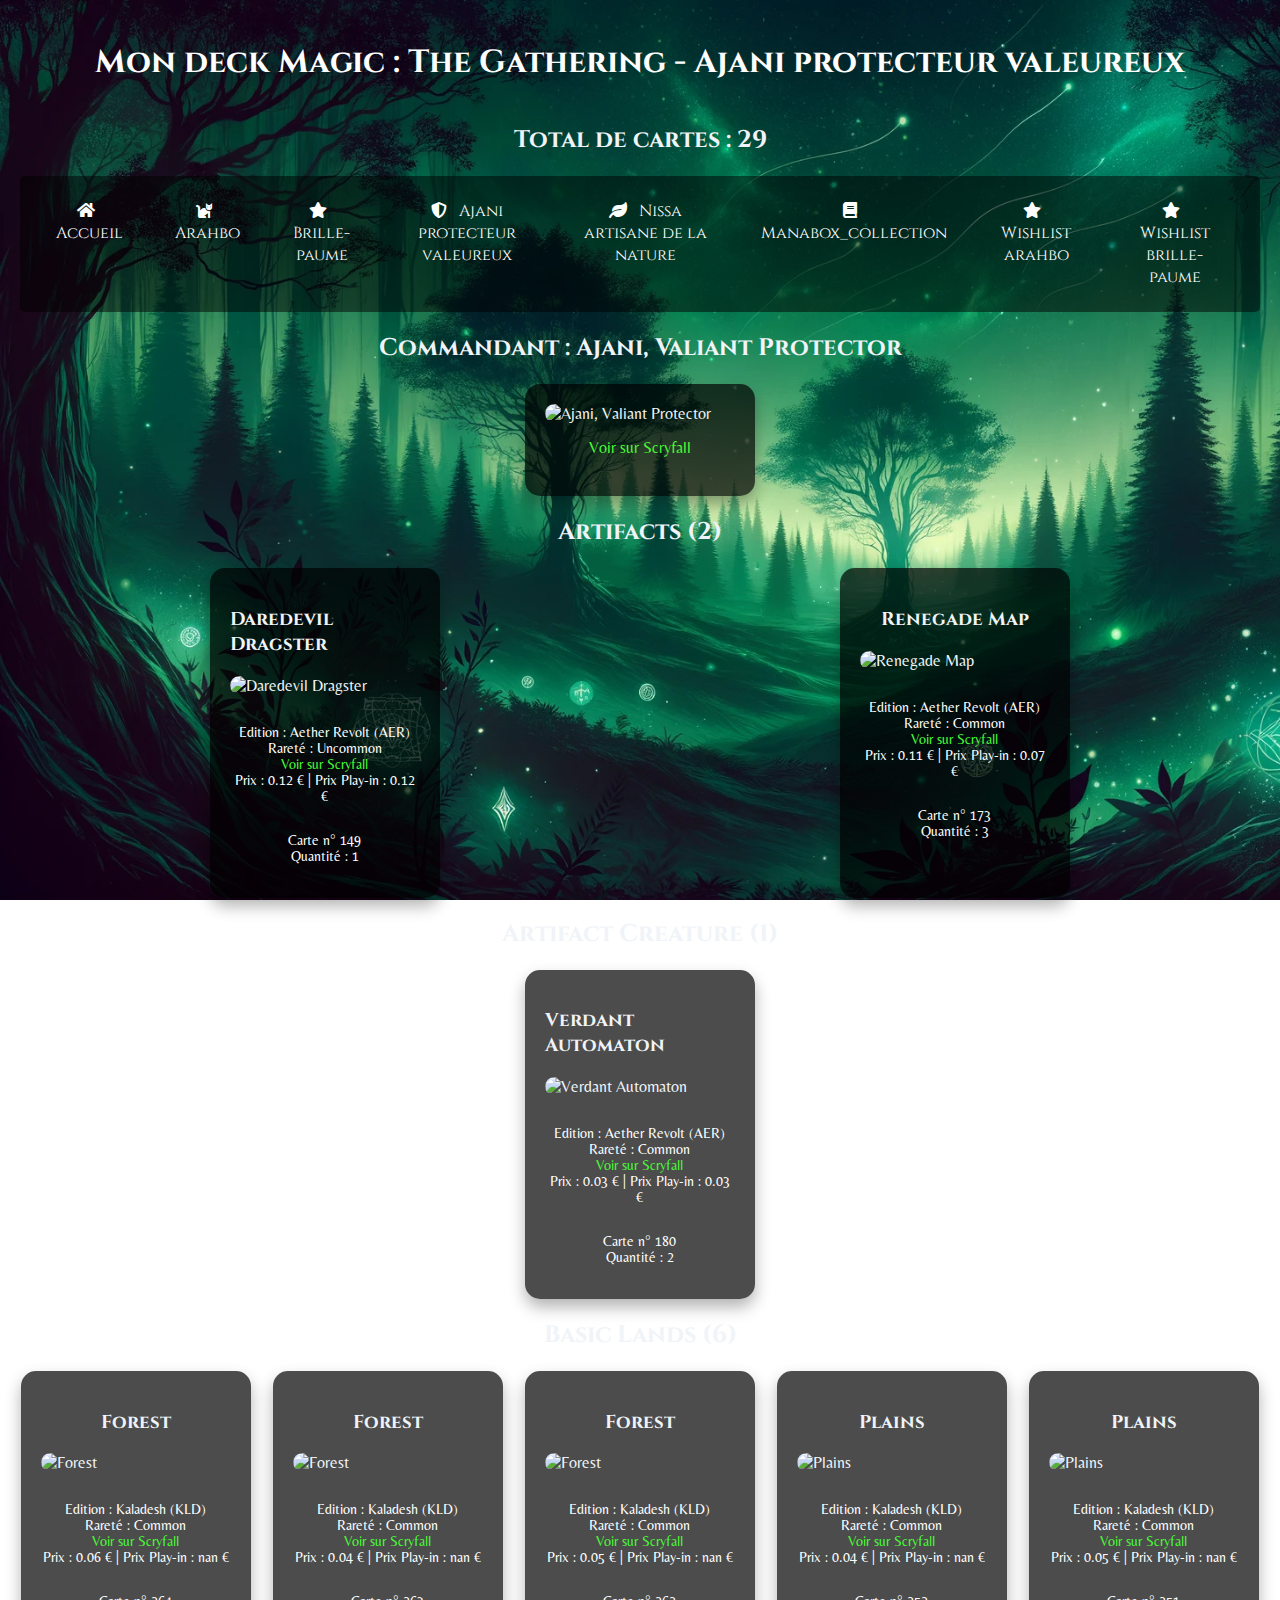
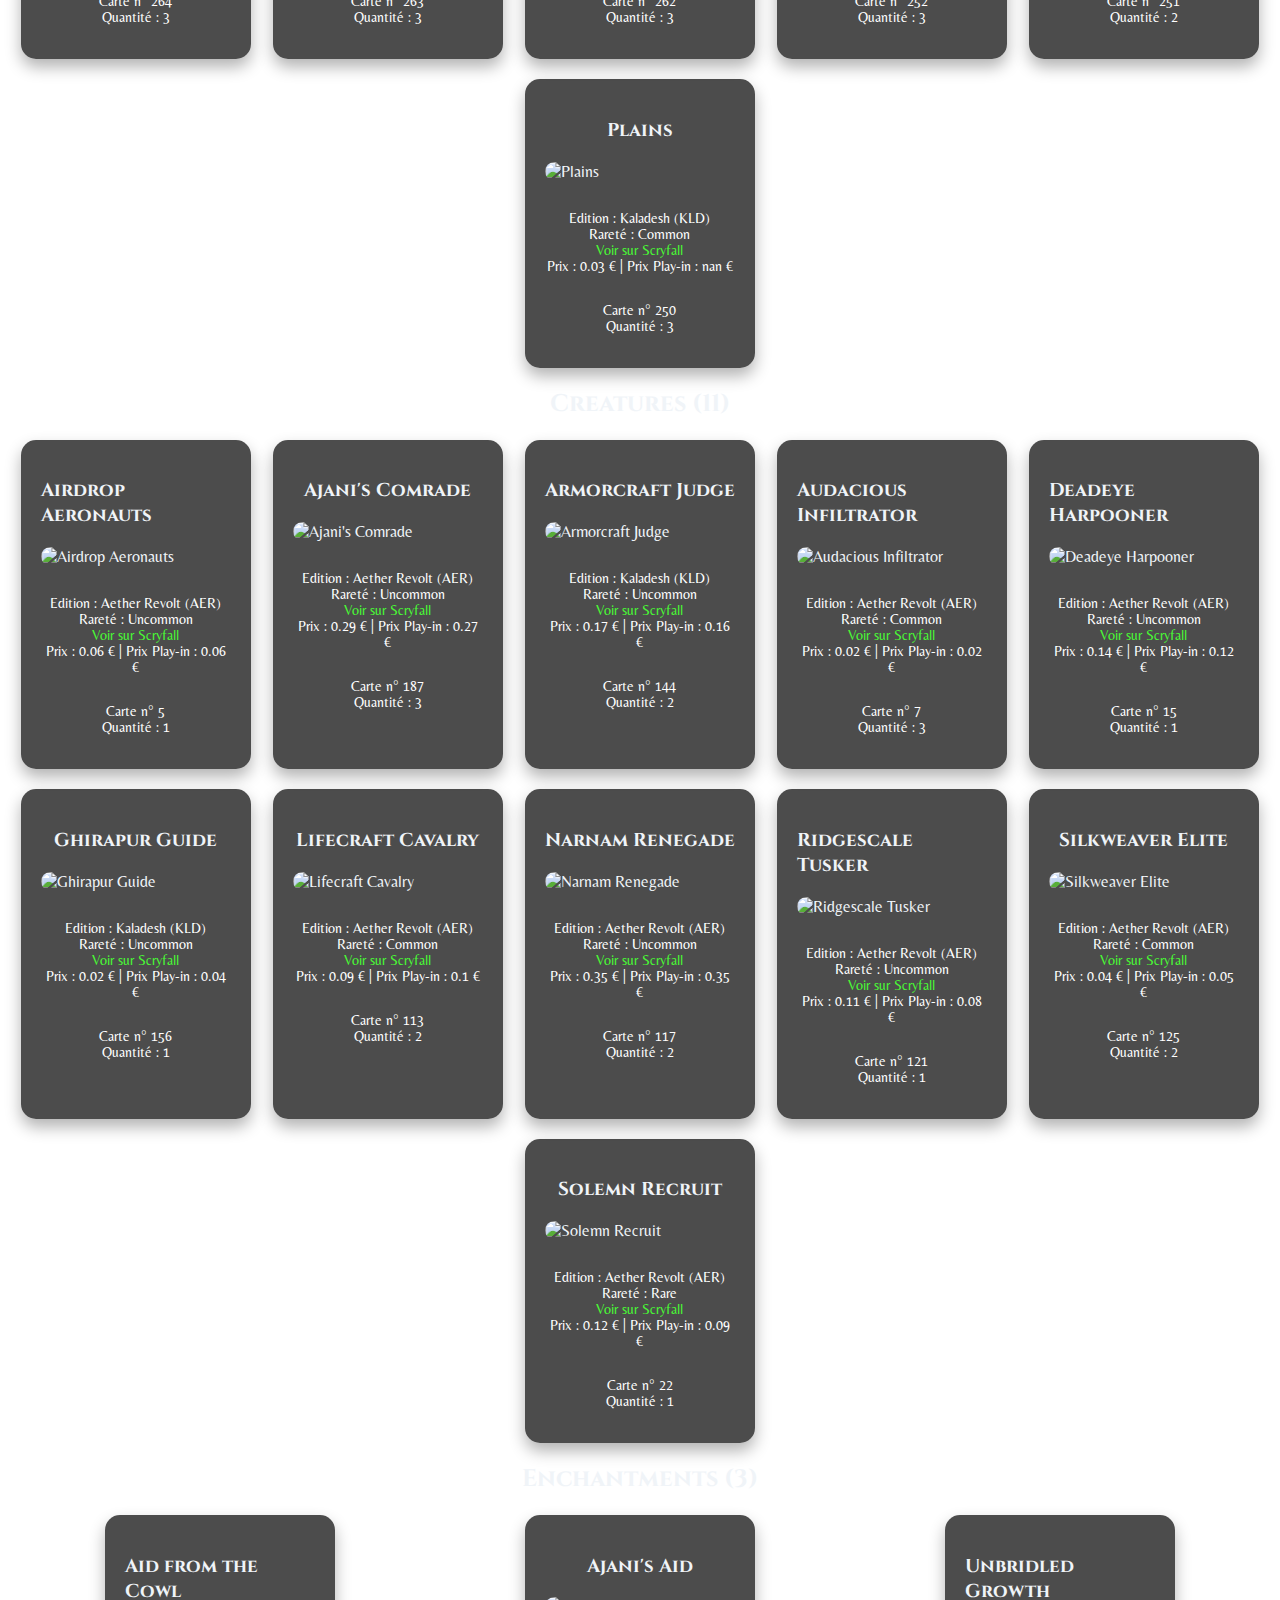
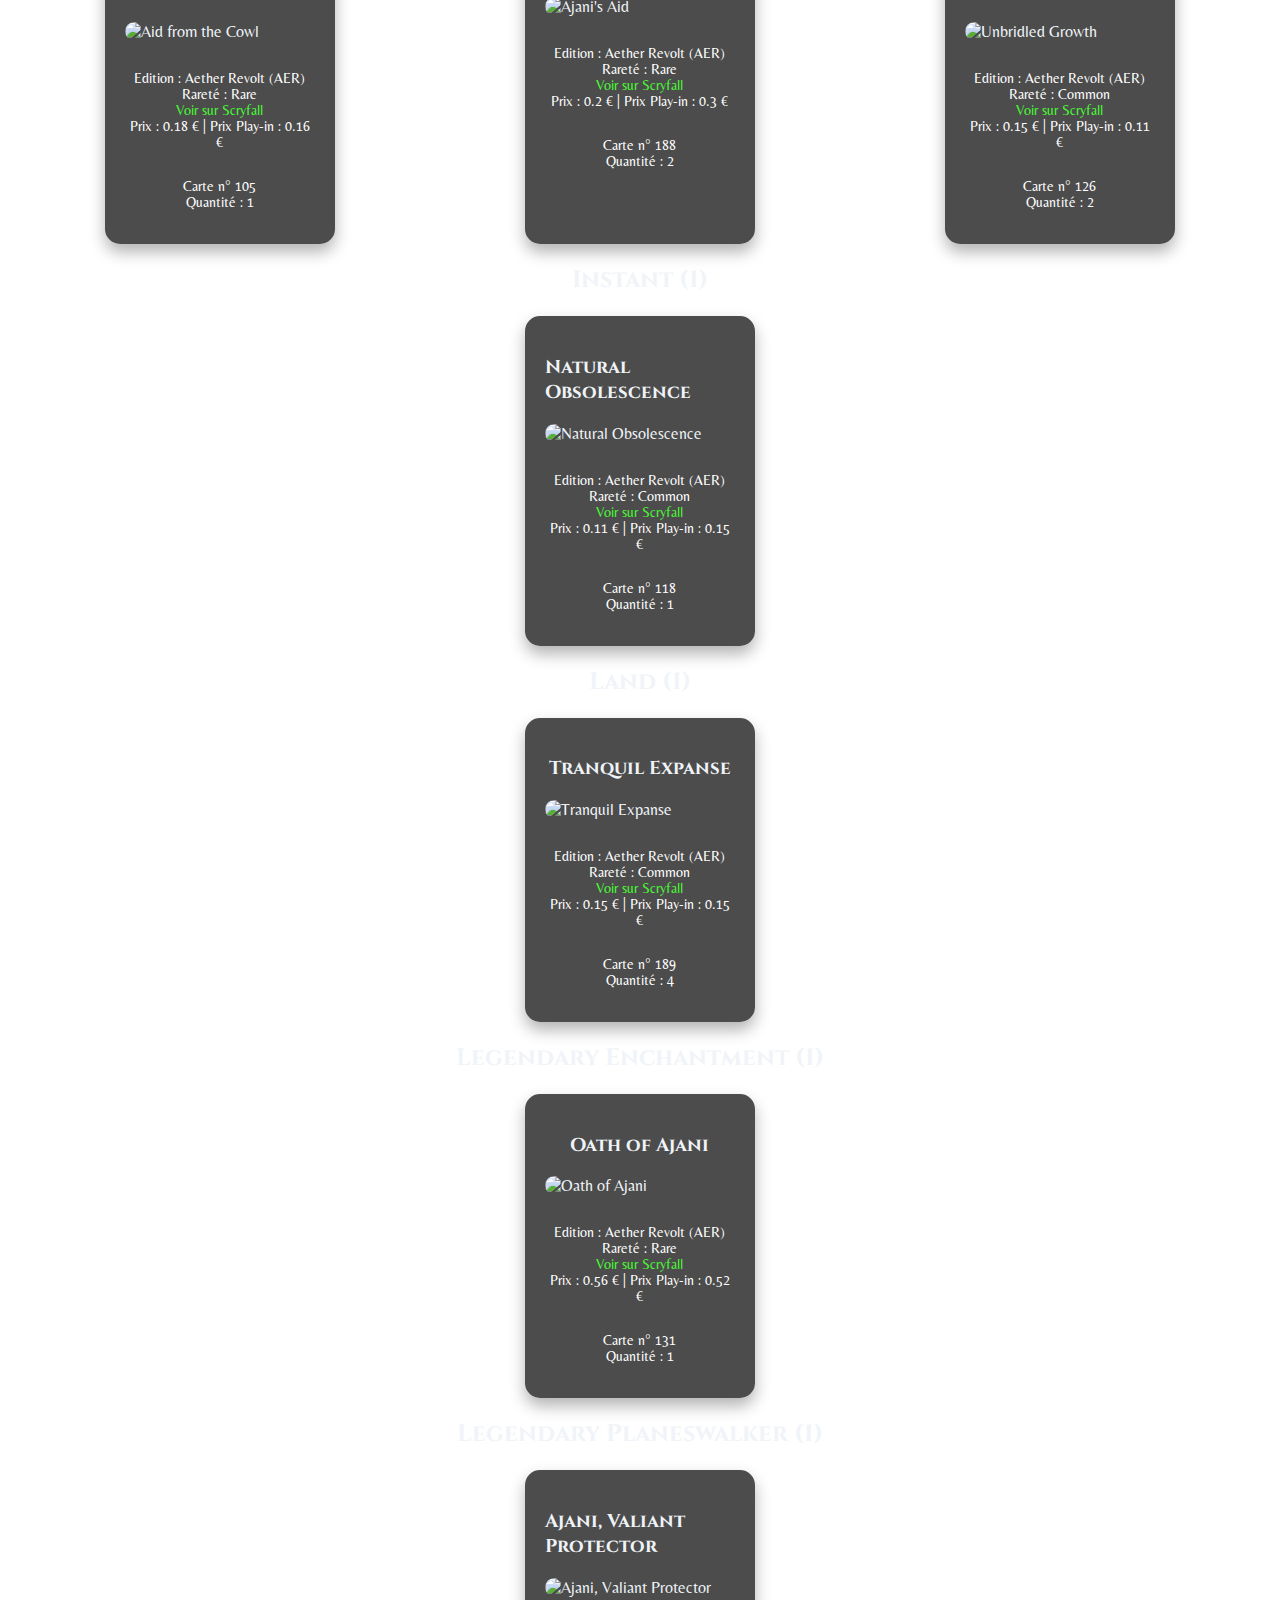
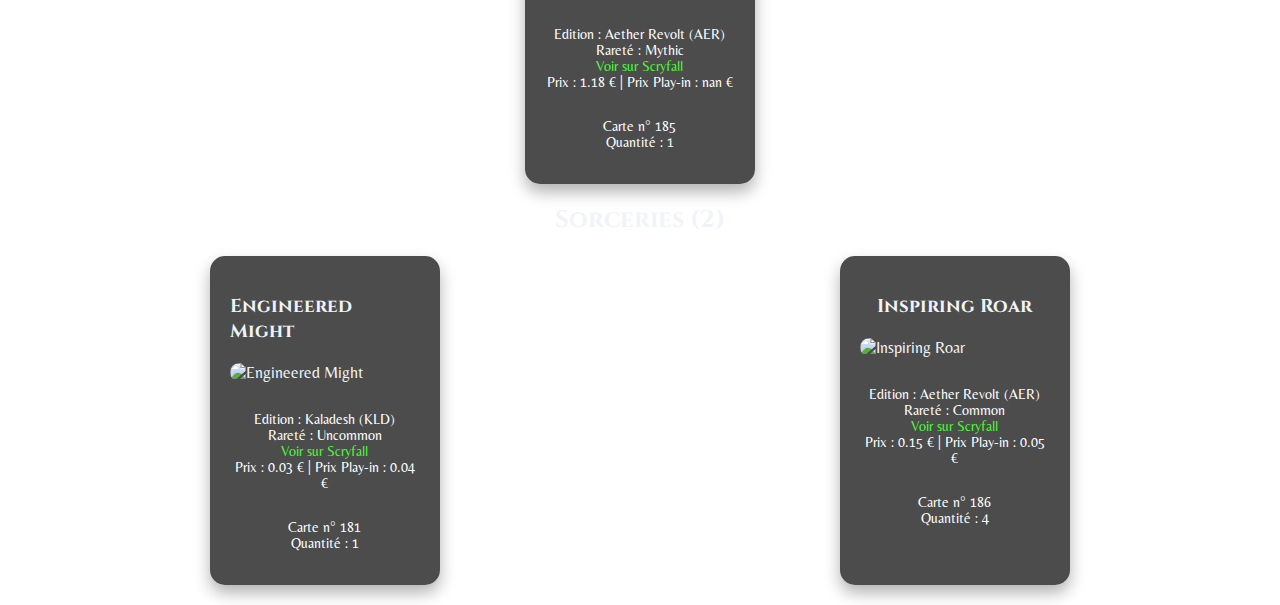
==== commit 30611913: "add wishlists" ====
--- a/Ajani protecteur valeureux.html
+++ b/Ajani protecteur valeureux.html
@@ -45,7 +45,9 @@
         <li><a href="Brille-Paume.html"><i class="fas fa-star"></i> Brille-paume</a></li>
         <li><a href="Ajani protecteur valeureux.html"><i class="fas fa-shield-alt"></i> Ajani protecteur valeureux</a></li>
         <li><a href="Nissa artisane de la nature.html"><i class="fas fa-leaf"></i> Nissa artisane de la nature</a></li>
-        <li><a href="ManaBox_Collection.html"><i class="fas fa-book"></i> Manabox_collection</a></li></ul></nav>
+        <li><a href="ManaBox_Collection.html"><i class="fas fa-book"></i> Manabox_collection</a></li>
+        <li><a href="Wishlist Arahbo.html"><i class="fas fa-star"></i> Wishlist arahbo</a></li>
+        <li><a href="Wishlist Brille-Paume.html"><i class="fas fa-star"></i> Wishlist brille-paume</a></li>
         </ul></nav>
         <h2>Commandant : Ajani, Valiant Protector</h2>
         <div class="cards-container">
